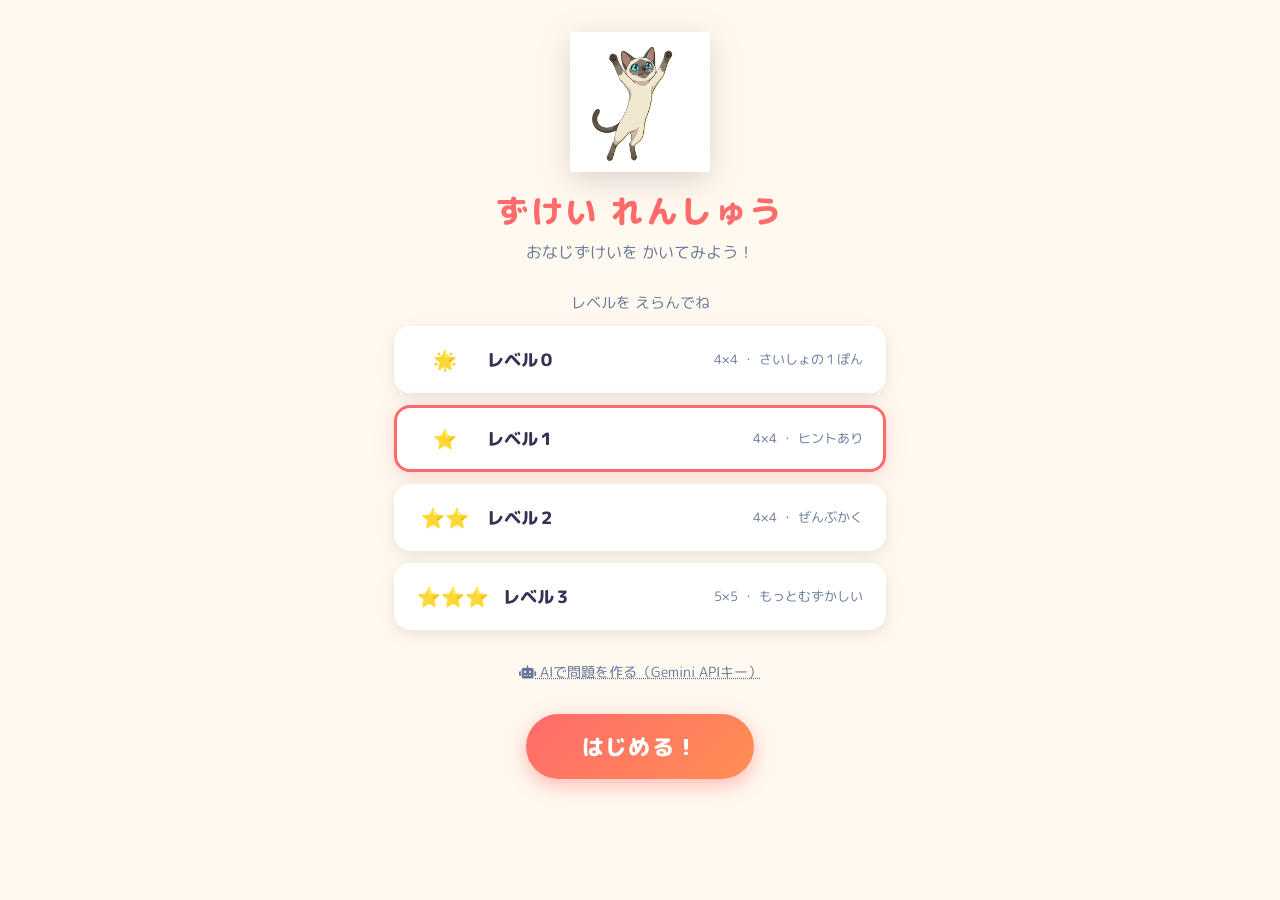
==== index.html @ ba7d29e7 "Update index.html Include Lv0" ====
<!DOCTYPE html>
<html lang="ja">
<head>
  <meta charset="UTF-8" />
  <meta name="viewport" content="width=device-width, initial-scale=1.0" />
  <title>ずけい れんしゅう 🐱</title>
  <link rel="stylesheet" href="css/style.css" />
  <link href="https://fonts.googleapis.com/css2?family=Kosugi+Maru&family=M+PLUS+Rounded+1c:wght@400;700;800&display=swap" rel="stylesheet" />
  <link rel="stylesheet" href="https://cdn.jsdelivr.net/npm/@fortawesome/fontawesome-free@6.4.0/css/all.min.css" />
</head>
<body>

  <!-- ===== スタート画面 ===== -->
  <div id="screen-start" class="screen active">
    <div class="start-wrapper">
      <img src="images/cat-mascot.png" alt="ねこキャラクター" class="start-cat" />
      <h1 class="start-title">ずけい れんしゅう</h1>
      <p class="start-sub">おなじずけいを かいてみよう！</p>

      <div class="level-select">
        <p class="level-label">レベルを えらんでね</p>
        <div class="level-buttons">

          <!-- ★ Lv0 追加 -->
          <button class="level-btn" data-level="0">
            <span class="lv-icon">🌟</span>
            <span class="lv-name">レベル０</span>
            <span class="lv-desc">4×4 ・ さいしょの１ぽん</span>
          </button>

          <button class="level-btn" data-level="1">
            <span class="lv-icon">⭐</span>
            <span class="lv-name">レベル１</span>
            <span class="lv-desc">4×4 ・ ヒントあり</span>
          </button>
          <button class="level-btn" data-level="2">
            <span class="lv-icon">⭐⭐</span>
            <span class="lv-name">レベル２</span>
            <span class="lv-desc">4×4 ・ ぜんぶかく</span>
          </button>
          <button class="level-btn" data-level="3">
            <span class="lv-icon">⭐⭐⭐</span>
            <span class="lv-name">レベル３</span>
            <span class="lv-desc">5×5 ・ もっとむずかしい</span>
          </button>
        </div>
      </div>

      <!-- Gemini API Key 入力 -->
      <div class="api-section">
        <button id="btn-toggle-api" class="btn-text-small">
          <i class="fa fa-robot"></i> AIで問題を作る（Gemini APIキー）
        </button>
        <div id="api-key-panel" class="hidden">
          <input id="input-api-key" type="password" placeholder="Gemini API Key を入力..." />
          <button id="btn-save-api" class="btn-small">保存</button>
          <p class="api-note">APIキーはブラウザ内にのみ保存されます</p>
        </div>
      </div>

      <button id="btn-start" class="btn-start" disabled>はじめる！</button>
    </div>
  </div>

  <!-- ===== 問題画面 ===== -->
  <div id="screen-game" class="screen">
    <!-- ヘッダー -->
    <header class="game-header">
      <button id="btn-home" class="btn-icon"><i class="fa fa-home"></i></button>
      <div class="progress-area">
        <span id="progress-text">1 / 5もん</span>
        <div class="progress-bar-bg">
          <div id="progress-bar" class="progress-bar-fill" style="width:20%"></div>
        </div>
      </div>
      <div class="score-area">
        <span id="score-text">⭐ 0</span>
      </div>
    </header>

    <!-- 問題本体 -->
    <main class="game-main">
      <div class="problem-row">

        <!-- 左：みほん -->
        <div class="panel">
          <p class="panel-label">みほん</p>
          <div class="grid-outer" id="grid-outer-model">
            <div class="col-header" id="col-header-model"></div>
            <div class="grid-body">
              <div class="row-header" id="row-header-model"></div>
              <div class="canvas-wrap">
                <canvas id="canvas-model"></canvas>
              </div>
            </div>
          </div>
        </div>

        <!-- 右：回答欄 -->
        <div class="panel">
          <p class="panel-label">かいてみよう</p>
          <div class="grid-outer" id="grid-outer-answer">
            <div class="col-header" id="col-header-answer"></div>
            <div class="grid-body">
              <div class="row-header" id="row-header-answer"></div>
              <div class="canvas-wrap" id="answer-wrap">
                <canvas id="canvas-answer"></canvas>
                <canvas id="canvas-overlay"></canvas>
              </div>
            </div>
          </div>
        </div>

      </div>

      <!-- ヒントメッセージ（Lv0 / Lv1 用） -->
      <p id="hint-msg" class="hint-msg hidden">
        のこり<span id="hint-remain"></span>ほんのせんをかこう！
      </p>

      <!-- ボタン行 -->
      <div class="action-row">
        <button id="btn-clear" class="btn-sub"><i class="fa fa-eraser"></i> ぜんぶけす</button>
        <button id="btn-check" class="btn-primary"><i class="fa fa-check"></i> こたえあわせ</button>
        <button id="btn-undo" class="btn-sub"><i class="fa fa-undo"></i> １つもどす</button>
      </div>
    </main>

    <!-- 正誤フィードバックオーバーレイ -->
    <div id="feedback-overlay" class="feedback-overlay hidden">
      <div id="feedback-box" class="feedback-box">
        <div id="feedback-wrong" class="hidden">
          <p class="fb-title wrong">もう すこし！</p>
          <p class="fb-desc">みどりせんが　ただしい　せんだよ</p>
          <canvas id="canvas-wrong"></canvas>
          <button id="btn-next-wrong" class="btn-primary mt16">
            つぎへ <i class="fa fa-arrow-right"></i>
          </button>
        </div>
        <div id="feedback-correct" class="hidden">
          <img src="images/gotit.png" alt="せいかい！" class="gotit-img" />
          <p class="fb-title correct" id="praise-text"></p>
          <button id="btn-next-correct" class="btn-primary mt16">
            つぎへ <i class="fa fa-arrow-right"></i>
          </button>
        </div>
      </div>
    </div>
  </div>

  <!-- ===== 結果画面 ===== -->
  <div id="screen-result" class="screen">
    <div class="result-wrapper">
      <img src="images/gotit.png" alt="おわり" class="result-cat" />
      <h2 class="result-title">おわったよ！</h2>
      <p class="result-score-label">せいかい</p>
      <p class="result-score"><span id="final-score">0</span> / 5もん</p>
      <p id="result-msg" class="result-msg"></p>
      <div class="result-buttons">
        <button id="btn-retry" class="btn-primary"><i class="fa fa-redo"></i> もういちど</button>
        <button id="btn-result-home" class="btn-sub"><i class="fa fa-home"></i> ホームへ</button>
      </div>
    </div>
  </div>

  <!-- ===== AI生成中スピナー ===== -->
  <div id="loading-overlay" class="loading-overlay hidden">
    <div class="loading-box">
      <div class="spinner"></div>
      <p>AIが問題を作っています…</p>
    </div>
  </div>

  <!-- Scripts -->
  <script src="js/problems.js"></script>
  <script src="js/canvas.js"></script>
  <script src="js/gemini.js"></script>
  <script src="js/app.js"></script>
</body>
</html>
---- css/style.css ----
/* ========================================
   ずけい れんしゅう — Global Styles
   ======================================== */
*, *::before, *::after { box-sizing: border-box; margin: 0; padding: 0; }

:root {
  --primary:   #FF6B6B;
  --primary2:  #FF8E53;
  --correct:   #4CAF50;
  --wrong:     #FF5252;
  --bg:        #FFF9F0;
  --panel-bg:  #FFFFFF;
  --dot-color: #AACCEE;
  --line-color:#1A73E8;
  --hint-line: #BDD7FB;
  --grid-line: #DDE8F5;
  --text-main: #333355;
  --text-sub:  #667799;
  --shadow:    0 4px 16px rgba(0,0,0,.10);
  --radius:    16px;
  --font:      'M PLUS Rounded 1c', 'Kosugi Maru', sans-serif;

  /* グリッドヘッダーサイズ（JS の syncRowHeaderHeight も参照） */
  --header-size: 56px;
}

html {
  height: 100%;
  font-family: var(--font);
  background: var(--bg);
  color: var(--text-main);
}

body {
  min-height: 100%;
  font-family: var(--font);
  background: var(--bg);
  color: var(--text-main);
}

/* ===== Screen management ===== */
.screen {
  display: none;
  width: 100%;
  min-height: 100vh;
  overflow-y: auto;
}
.screen.active {
  display: flex;
  flex-direction: column;
  align-items: center;
  justify-content: flex-start;
}

/* ===== Buttons ===== */
button {
  cursor: pointer;
  font-family: var(--font);
  border: none;
  outline: none;
  transition: transform .1s, box-shadow .1s;
}
button:active { transform: scale(.95); }

.btn-start {
  margin-top: 28px;
  padding: 16px 56px;
  font-size: 1.4rem;
  font-weight: 800;
  color: #fff;
  background: linear-gradient(135deg, var(--primary), var(--primary2));
  border-radius: 50px;
  box-shadow: 0 6px 20px rgba(255,107,107,.45);
  letter-spacing: .05em;
}
.btn-start:disabled { opacity: .4; pointer-events: none; }
.btn-start:hover:not(:disabled) {
  box-shadow: 0 8px 28px rgba(255,107,107,.55);
  transform: translateY(-2px);
}

/*
 * ★ action-row 内ボタン: 1.5倍サイズ
 *    padding を em 単位にして文字サイズに追従させることで
 *    「こたえあわせ」が見切れる問題を解消
 */
.btn-primary {
  padding: 0.55em 1.6em;
  font-size: 1.65rem;
  font-weight: 700;
  color: #fff;
  background: linear-gradient(135deg, var(--primary), var(--primary2));
  border-radius: 50px;
  box-shadow: 0 4px 12px rgba(255,107,107,.4);
  white-space: nowrap;
}
.btn-primary:hover { transform: translateY(-1px); }

.btn-sub {
  padding: 0.5em 1.4em;
  font-size: 1.5rem;
  font-weight: 700;
  color: var(--text-main);
  background: #EEF3FB;
  border-radius: 50px;
  box-shadow: 0 2px 8px rgba(0,0,0,.08);
  white-space: nowrap;
}
.btn-sub:hover { background: #DDE8F5; }

.btn-icon {
  width: 40px; height: 40px;
  border-radius: 50%;
  background: #EEF3FB;
  display: flex; align-items: center; justify-content: center;
  font-size: 1rem;
  color: var(--text-sub);
  flex-shrink: 0;
}

.btn-text-small {
  background: none;
  color: var(--text-sub);
  font-size: .85rem;
  text-decoration: underline dotted;
  padding: 4px 0;
  margin-top: 8px;
}

.btn-small {
  padding: 6px 16px;
  font-size: .85rem;
  font-weight: 700;
  color: #fff;
  background: var(--primary);
  border-radius: 20px;
}

/* ===== START SCREEN ===== */
.start-wrapper {
  display: flex;
  flex-direction: column;
  align-items: center;
  padding: 32px 24px 48px;
  max-width: 540px;
  width: 100%;
}

.start-cat {
  width: 140px;
  height: 140px;
  object-fit: contain;
  animation: bounce 2s infinite ease-in-out;
  filter: drop-shadow(0 8px 16px rgba(0,0,0,.15));
}

@keyframes bounce {
  0%, 100% { transform: translateY(0); }
  50%       { transform: translateY(-12px); }
}

.start-title {
  font-size: 2rem;
  font-weight: 800;
  margin-top: 16px;
  color: var(--primary);
  letter-spacing: .08em;
}

.start-sub {
  font-size: 1rem;
  color: var(--text-sub);
  margin-top: 6px;
}

/* Level select */
.level-select { width: 100%; margin-top: 28px; }
.level-label {
  font-size: .95rem;
  color: var(--text-sub);
  margin-bottom: 12px;
  text-align: center;
}

.level-buttons {
  display: flex;
  flex-direction: column;
  gap: 12px;
}

.level-btn {
  display: flex;
  align-items: center;
  gap: 14px;
  padding: 16px 20px;
  background: var(--panel-bg);
  border-radius: var(--radius);
  box-shadow: var(--shadow);
  border: 3px solid transparent;
  transition: border-color .2s, box-shadow .2s;
  text-align: left;
  width: 100%;
}

.level-btn.selected,
.level-btn:hover {
  border-color: var(--primary);
  box-shadow: 0 4px 20px rgba(255,107,107,.25);
}

.lv-icon { font-size: 1.2rem; min-width: 56px; text-align: center; }
.lv-name { font-size: 1.05rem; font-weight: 800; color: var(--text-main); flex: 1; }
.lv-desc { font-size: .8rem; color: var(--text-sub); white-space: nowrap; }

/* API Key */
.api-section { width: 100%; margin-top: 20px; text-align: center; }
#api-key-panel {
  display: flex;
  flex-wrap: wrap;
  gap: 8px;
  align-items: center;
  justify-content: center;
  margin-top: 8px;
  padding: 12px 16px;
  background: var(--panel-bg);
  border-radius: var(--radius);
  box-shadow: var(--shadow);
}
#input-api-key {
  flex: 1 1 200px;
  padding: 8px 12px;
  border: 2px solid #DDE8F5;
  border-radius: 24px;
  font-size: .9rem;
  font-family: var(--font);
  outline: none;
  min-width: 0;
}
#input-api-key:focus { border-color: var(--primary); }
.api-note { width: 100%; font-size: .75rem; color: var(--text-sub); margin-top: 4px; }

/* ===== GAME SCREEN ===== */
#screen-game { overflow-y: auto; }

.game-header {
  width: 100%;
  display: flex;
  align-items: center;
  gap: 12px;
  padding: 10px 16px;
  background: var(--panel-bg);
  border-bottom: 2px solid #EEF3FB;
  position: sticky;
  top: 0;
  z-index: 10;
  align-self: stretch;
}

.progress-area {
  flex: 1;
  display: flex;
  flex-direction: column;
  gap: 4px;
  min-width: 0;
}
#progress-text { font-size: .85rem; font-weight: 700; color: var(--text-sub); }

.progress-bar-bg {
  width: 100%;
  height: 8px;
  background: #DDE8F5;
  border-radius: 8px;
  overflow: hidden;
}
.progress-bar-fill {
  height: 100%;
  background: linear-gradient(90deg, var(--primary), var(--primary2));
  border-radius: 8px;
  transition: width .4s ease;
}

.score-area {
  font-size: 1rem;
  font-weight: 800;
  color: var(--primary);
  white-space: nowrap;
}

.game-main {
  width: 100%;
  max-width: 1000px;
  display: flex;
  flex-direction: column;
  align-items: center;
  padding: 12px 16px 32px;
  gap: 16px;
  flex: 1;
}

.problem-row {
  display: flex;
  gap: 24px;
  width: 100%;
  justify-content: center;
}

.panel {
  display: flex;
  flex-direction: column;
  align-items: center;
  gap: 6px;
  flex: 1 1 0;
  min-width: 0;
}

.panel-label {
  font-size: 1.1rem;
  font-weight: 800;
  color: var(--text-sub);
  letter-spacing: .05em;
}

/* ===== グリッドヘッダー付きレイアウト ===== */
.grid-outer {
  display: flex;
  flex-direction: column;
  width: 100%;
  align-items: flex-start;
}

/* 列ヘッダー（数字）横一列 */
.col-header {
  display: flex;
  /* 行ヘッダー幅（--header-size）分だけ左をオフセット */
  padding-left: var(--header-size);
  width: 100%;
  margin-bottom: 2px;
}

.col-header-cell {
  flex: 1;
  text-align: center;
  /*
   * フォントサイズは JS の syncColHeaderFontSize() が
   * インラインスタイルで上書きするため、ここは初期値のみ設定
   */
  font-size: 1.4rem;
  font-weight: 800;
  color: #5588CC;
  line-height: var(--header-size);
}

/* grid-body: 行ヘッダー + キャンバスを横並び */
.grid-body {
  display: flex;
  flex-direction: row;
  width: 100%;
  align-items: flex-start;
}

/* 行ヘッダー（動物アイコン）縦一列 */
.row-header {
  display: flex;
  flex-direction: column;
  width: var(--header-size);
  flex-shrink: 0;
}

.row-header-cell {
  flex: 1;
  display: flex;
  align-items: center;
  justify-content: center;
  /*
   * フォントサイズ・高さは JS の syncRowHeaderHeight() が
   * インラインスタイルで上書きするため、ここは初期値のみ設定
   */
  font-size: 1.8rem;
  line-height: 1;
}

/* canvas-wrap */
.canvas-wrap {
  position: relative;
  background: var(--panel-bg);
  border-radius: var(--radius);
  box-shadow: var(--shadow);
  overflow: hidden;
  border: 3px solid #DDE8F5;
  flex: 1 1 0;
  min-width: 0;
  aspect-ratio: 1 / 1;
}

.canvas-wrap canvas {
  position: absolute;
  top: 0; left: 0;
  width: 100% !important;
  height: 100% !important;
}

#canvas-model   { z-index: 1; }
#canvas-answer  { z-index: 1; }
#canvas-overlay { z-index: 2; cursor: crosshair; }

/* ヒントメッセージ */
.hint-msg {
  font-size: 1.2rem;
  font-weight: 700;
  color: #1A73E8;
  background: #EAF2FF;
  padding: 10px 28px;
  border-radius: 20px;
  text-align: center;
  white-space: nowrap;
}

/* ===== アクションボタン行 ===== */
.action-row {
  display: flex;
  gap: 12px;
  align-items: center;
  /* 横1行固定。万が一はみ出す場合はスクロール可能にする */
  flex-wrap: nowrap;
  justify-content: center;
  width: 100%;
  padding: 0;
  overflow-x: auto;
}

/* action-row 内ボタン共通: 縮まない・折り返さない */
.action-row .btn-sub,
.action-row .btn-primary {
  flex: 0 0 auto;
  white-space: nowrap;
}

/* ===== FEEDBACK OVERLAY ===== */
.feedback-overlay {
  position: fixed;
  inset: 0;
  background: rgba(0,0,0,.5);
  display: flex;
  align-items: center;
  justify-content: center;
  z-index: 100;
  padding: 16px;
  overflow-y: auto;
}

.feedback-box {
  background: var(--panel-bg);
  border-radius: 24px;
  padding: 28px 24px;
  max-width: 440px;
  width: 100%;
  text-align: center;
  box-shadow: 0 12px 40px rgba(0,0,0,.25);
  animation: popIn .3s cubic-bezier(.34,1.56,.64,1);
  max-height: 90vh;
  overflow-y: auto;
}

@keyframes popIn {
  from { transform: scale(.6); opacity: 0; }
  to   { transform: scale(1);  opacity: 1; }
}

.fb-title {
  font-size: 1.4rem;
  font-weight: 800;
  margin-bottom: 8px;
}
.fb-title.wrong   { color: var(--wrong); }
.fb-title.correct { color: var(--correct); }

.fb-desc { font-size: .95rem; color: var(--text-sub); margin-bottom: 12px; }

#canvas-wrong {
  width: 100% !important;
  height: auto !important;
  border-radius: var(--radius);
  border: 2px solid #DDE8F5;
  display: block;
  max-width: 280px;
  margin: 0 auto 12px;
}

.gotit-img {
  width: 140px;
  height: 140px;
  object-fit: contain;
  animation: spinBounce .5s cubic-bezier(.34,1.56,.64,1);
  margin-bottom: 8px;
}

@keyframes spinBounce {
  from { transform: scale(.3) rotate(-30deg); opacity: 0; }
  to   { transform: scale(1)  rotate(0deg);  opacity: 1; }
}

.mt16 { margin-top: 16px; }

/* ===== RESULT SCREEN ===== */
.result-wrapper {
  display: flex;
  flex-direction: column;
  align-items: center;
  padding: 40px 24px 48px;
  max-width: 440px;
  width: 100%;
}

.result-cat {
  width: 140px;
  height: 140px;
  object-fit: contain;
  animation: bounce 2s infinite;
}

.result-title {
  font-size: 1.8rem;
  font-weight: 800;
  color: var(--primary);
  margin-top: 16px;
}

.result-score-label { font-size: 1rem; color: var(--text-sub); margin-top: 20px; }
.result-score {
  font-size: 3rem;
  font-weight: 800;
  color: var(--text-main);
  margin-top: 4px;
}
.result-msg {
  font-size: 1rem;
  color: var(--text-sub);
  margin-top: 12px;
  text-align: center;
  line-height: 1.7;
}

.result-buttons {
  display: flex;
  gap: 16px;
  margin-top: 32px;
  flex-wrap: wrap;
  justify-content: center;
}

/* ===== LOADING ===== */
.loading-overlay {
  position: fixed;
  inset: 0;
  background: rgba(255,249,240,.85);
  display: flex;
  align-items: center;
  justify-content: center;
  z-index: 200;
}
.loading-box {
  display: flex;
  flex-direction: column;
  align-items: center;
  gap: 16px;
  font-size: 1.1rem;
  color: var(--text-sub);
  font-weight: 700;
}
.spinner {
  width: 48px; height: 48px;
  border: 5px solid #DDE8F5;
  border-top-color: var(--primary);
  border-radius: 50%;
  animation: spin .8s linear infinite;
}
@keyframes spin { to { transform: rotate(360deg); } }

/* ===== Utility ===== */
.hidden { display: none !important; }

/* ===== Responsive — タブレット (601px〜900px) ===== */
@media (min-width: 601px) and (max-width: 900px) {
  :root { --header-size: 44px; }
  .problem-row { gap: 16px; }
  .action-row { gap: 10px; }
  .action-row .btn-sub    { font-size: 1.25rem; }
  .action-row .btn-primary { font-size: 1.35rem; }
}

/* ===== Responsive — スマートフォン (〜600px) ===== */
@media (max-width: 600px) {
  /* スタート画面 */
  .start-cat { width: 100px; height: 100px; }
  .start-title { font-size: 1.5rem; }
  .start-sub { font-size: .9rem; }
  .btn-start { font-size: 1.1rem; padding: 13px 36px; }
  .lv-desc { display: none; }

  /* ゲーム画面: 縦1列 */
  .problem-row {
    flex-direction: column;
    align-items: center;
    gap: 16px;
  }
  .panel {
    width: 100%;
    max-width: 380px;
  }

  /* ゲームヘッダー */
  .game-header { padding: 8px 12px; gap: 8px; }
  #progress-text { font-size: .75rem; }
  .score-area { font-size: .9rem; }

  /* メイン余白 */
  .game-main { padding: 8px 8px 24px; gap: 10px; }

  /* グリッドヘッダー */
  :root { --header-size: 36px; }

  /* アクションボタン */
  .action-row { gap: 6px; }
  .action-row .btn-sub    { font-size: 1rem;    padding: 0.5em 1em; }
  .action-row .btn-primary { font-size: 1.05rem; padding: 0.5em 1.1em; }

  /* ヒントメッセージ */
  .hint-msg { font-size: 1rem; padding: 8px 16px; white-space: normal; }

  /* フィードバック */
  #canvas-wrong { max-width: 220px; }
  .gotit-img { width: 110px; height: 110px; }
  .fb-title { font-size: 1.2rem; }
  .feedback-box { padding: 20px 16px; }

  /* 結果画面 */
  .result-cat { width: 110px; height: 110px; }
  .result-title { font-size: 1.5rem; }
  .result-score { font-size: 2.4rem; }
}

/* ===== 極小画面 (〜360px) ===== */
@media (max-width: 360px) {
  .start-title { font-size: 1.3rem; }
  :root { --header-size: 28px; }
  .action-row { gap: 4px; }
  .action-row .btn-sub    { font-size: .85rem; padding: 0.45em 0.8em; }
  .action-row .btn-primary { font-size: .9rem;  padding: 0.45em 0.9em; }
}
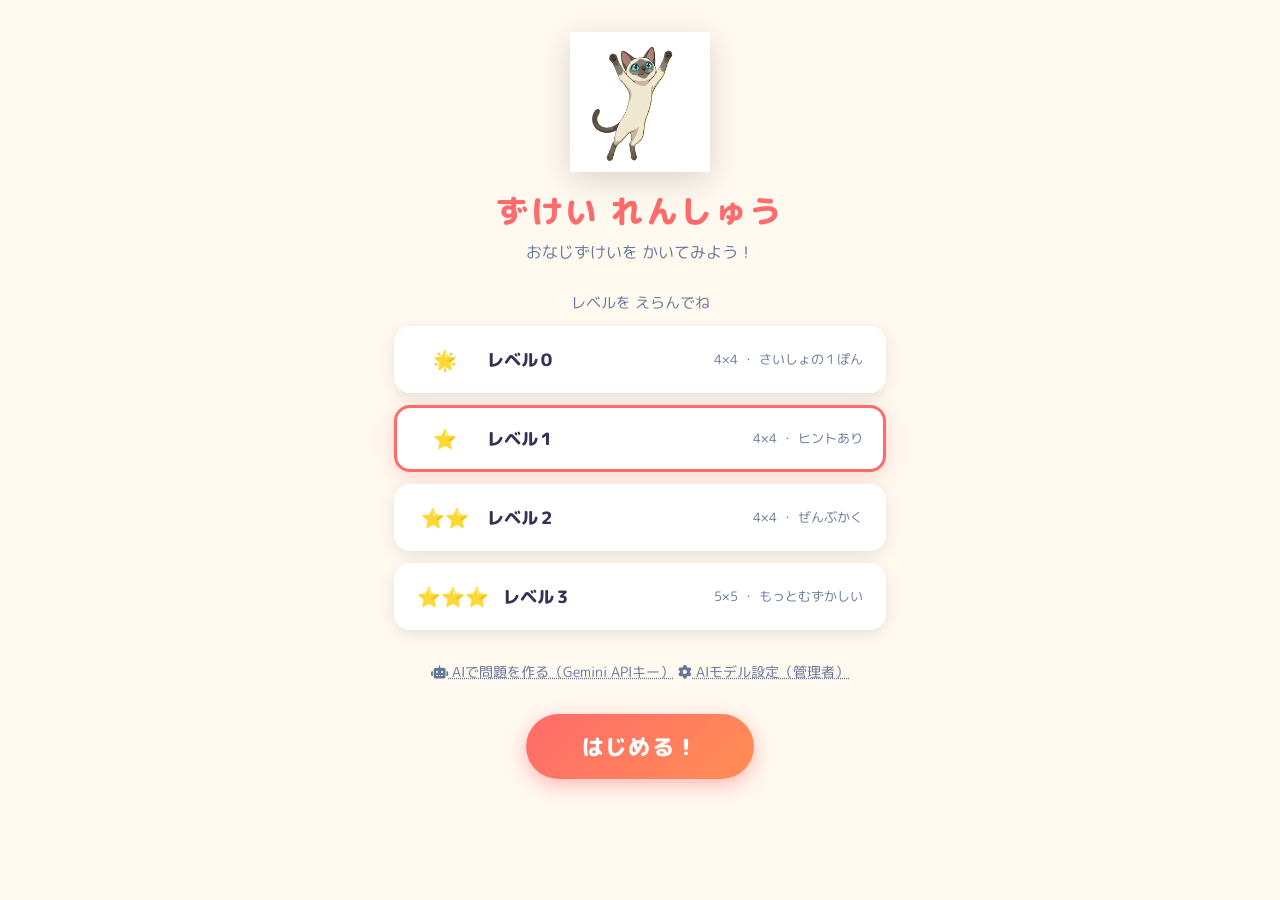
==== commit ae9501cd: "Update index.html" ====
--- a/index.html
+++ b/index.html
@@ -7,8 +7,28 @@
   <link rel="stylesheet" href="css/style.css" />
   <link href="https://fonts.googleapis.com/css2?family=Kosugi+Maru&family=M+PLUS+Rounded+1c:wght@400;700;800&display=swap" rel="stylesheet" />
   <link rel="stylesheet" href="https://cdn.jsdelivr.net/npm/@fortawesome/fontawesome-free@6.4.0/css/all.min.css" />
+  <link rel="icon" href="data:,">
 </head>
 <body>
+
+  <!-- ===== エラー・通知バナー ===== -->
+  <!-- gemini.js の window._geminiStatus 変化時に app.js が内容を更新する -->
+  <!-- クリックで管理者モデル設定パネルを開く -->
+  <div id="model-error-banner" class="model-error-banner hidden"></div>
+
+  <!-- ===== 管理者モデル設定パネル ===== -->
+  <div id="admin-model-panel" class="admin-panel hidden">
+    <h3 class="admin-panel-title">🤖 AIモデル設定</h3>
+    <p class="admin-panel-desc">
+      使用するAIモデルを選択してください。<br>
+      チェックした上から順に優先して使用されます。
+    </p>
+    <div id="admin-model-list" class="admin-model-list"></div>
+    <div class="admin-panel-actions">
+      <button id="btn-admin-model-close" class="btn-sub">キャンセル</button>
+      <button id="btn-admin-model-save" class="btn-primary">保存する</button>
+    </div>
+  </div>
 
   <!-- ===== スタート画面 ===== -->
   <div id="screen-start" class="screen active">
@@ -21,7 +41,6 @@
         <p class="level-label">レベルを えらんでね</p>
         <div class="level-buttons">
 
-          <!-- ★ Lv0 追加 -->
           <button class="level-btn" data-level="0">
             <span class="lv-icon">🌟</span>
             <span class="lv-name">レベル０</span>
@@ -33,16 +52,19 @@
             <span class="lv-name">レベル１</span>
             <span class="lv-desc">4×4 ・ ヒントあり</span>
           </button>
+
           <button class="level-btn" data-level="2">
             <span class="lv-icon">⭐⭐</span>
             <span class="lv-name">レベル２</span>
             <span class="lv-desc">4×4 ・ ぜんぶかく</span>
           </button>
+
           <button class="level-btn" data-level="3">
             <span class="lv-icon">⭐⭐⭐</span>
             <span class="lv-name">レベル３</span>
             <span class="lv-desc">5×5 ・ もっとむずかしい</span>
           </button>
+
         </div>
       </div>
 
@@ -56,6 +78,10 @@
           <button id="btn-save-api" class="btn-small">保存</button>
           <p class="api-note">APIキーはブラウザ内にのみ保存されます</p>
         </div>
+        <!-- 管理者モデル設定ボタン（APIキー設定済み時のみ有効） -->
+        <button id="btn-admin-model" class="btn-text-small admin-model-btn">
+          <i class="fa fa-cog"></i> AIモデル設定（管理者）
+        </button>
       </div>
 
       <button id="btn-start" class="btn-start" disabled>はじめる！</button>
@@ -120,9 +146,9 @@
 
       <!-- ボタン行 -->
       <div class="action-row">
-        <button id="btn-clear" class="btn-sub"><i class="fa fa-eraser"></i> ぜんぶけす</button>
-        <button id="btn-check" class="btn-primary"><i class="fa fa-check"></i> こたえあわせ</button>
-        <button id="btn-undo" class="btn-sub"><i class="fa fa-undo"></i> １つもどす</button>
+        <button id="btn-clear"  class="btn-sub"><i class="fa fa-eraser"></i> ぜんぶけす</button>
+        <button id="btn-check"  class="btn-primary"><i class="fa fa-check"></i> こたえあわせ</button>
+        <button id="btn-undo"   class="btn-sub"><i class="fa fa-undo"></i> １つもどす</button>
       </div>
     </main>
 
@@ -157,7 +183,7 @@
       <p class="result-score"><span id="final-score">0</span> / 5もん</p>
       <p id="result-msg" class="result-msg"></p>
       <div class="result-buttons">
-        <button id="btn-retry" class="btn-primary"><i class="fa fa-redo"></i> もういちど</button>
+        <button id="btn-retry"       class="btn-primary"><i class="fa fa-redo"></i> もういちど</button>
         <button id="btn-result-home" class="btn-sub"><i class="fa fa-home"></i> ホームへ</button>
       </div>
     </div>
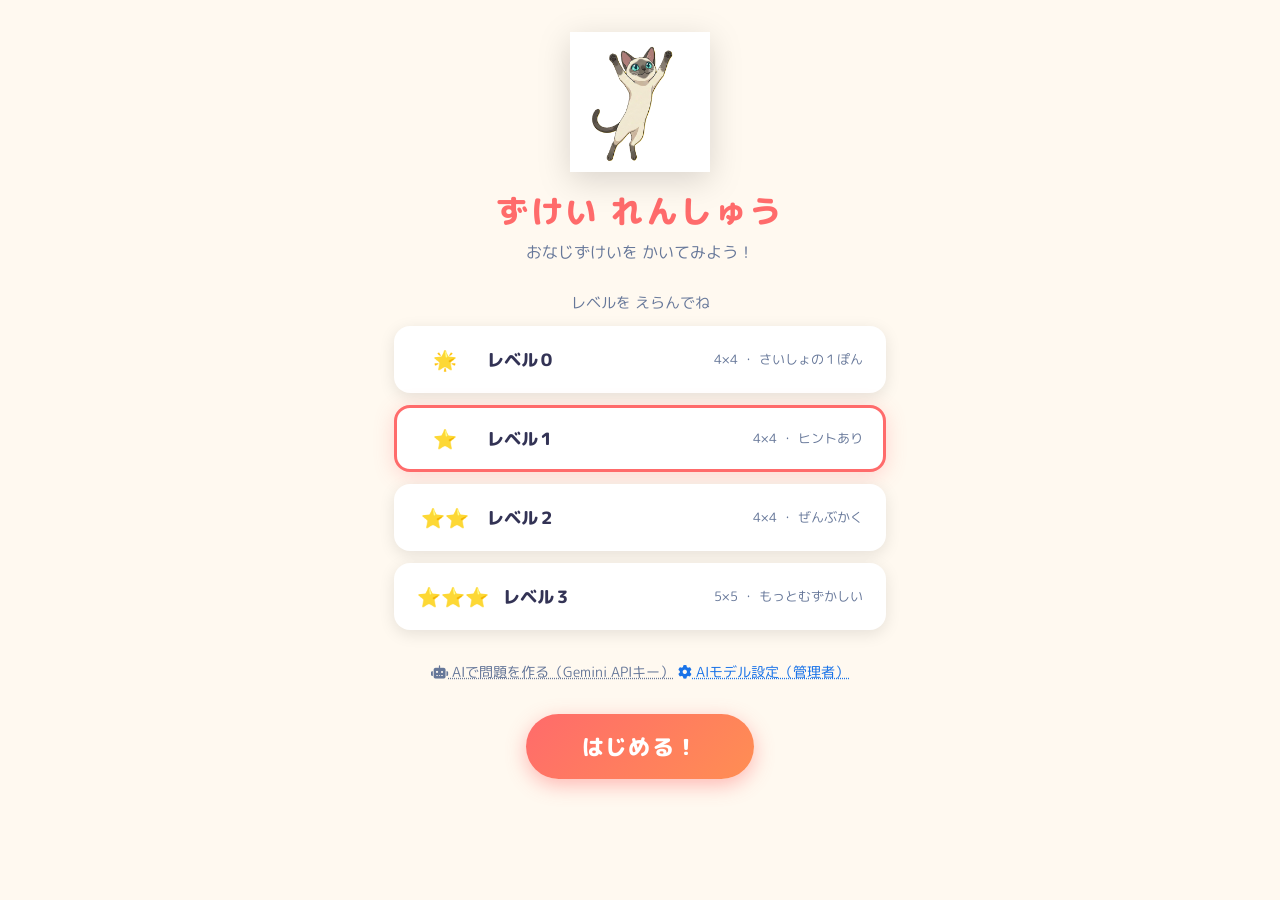
==== commit 07ba2acb: "Update index.html" ====
--- a/index.html
+++ b/index.html
@@ -11,24 +11,8 @@
 </head>
 <body>
 
-  <!-- ===== エラー・通知バナー ===== -->
-  <!-- gemini.js の window._geminiStatus 変化時に app.js が内容を更新する -->
-  <!-- クリックで管理者モデル設定パネルを開く -->
+  <!-- エラー・通知バナー（クリックでadmin.htmlを開く） -->
   <div id="model-error-banner" class="model-error-banner hidden"></div>
-
-  <!-- ===== 管理者モデル設定パネル ===== -->
-  <div id="admin-model-panel" class="admin-panel hidden">
-    <h3 class="admin-panel-title">🤖 AIモデル設定</h3>
-    <p class="admin-panel-desc">
-      使用するAIモデルを選択してください。<br>
-      チェックした上から順に優先して使用されます。
-    </p>
-    <div id="admin-model-list" class="admin-model-list"></div>
-    <div class="admin-panel-actions">
-      <button id="btn-admin-model-close" class="btn-sub">キャンセル</button>
-      <button id="btn-admin-model-save" class="btn-primary">保存する</button>
-    </div>
-  </div>
 
   <!-- ===== スタート画面 ===== -->
   <div id="screen-start" class="screen active">
@@ -40,31 +24,26 @@
       <div class="level-select">
         <p class="level-label">レベルを えらんでね</p>
         <div class="level-buttons">
-
           <button class="level-btn" data-level="0">
             <span class="lv-icon">🌟</span>
             <span class="lv-name">レベル０</span>
             <span class="lv-desc">4×4 ・ さいしょの１ぽん</span>
           </button>
-
           <button class="level-btn" data-level="1">
             <span class="lv-icon">⭐</span>
             <span class="lv-name">レベル１</span>
             <span class="lv-desc">4×4 ・ ヒントあり</span>
           </button>
-
           <button class="level-btn" data-level="2">
             <span class="lv-icon">⭐⭐</span>
             <span class="lv-name">レベル２</span>
             <span class="lv-desc">4×4 ・ ぜんぶかく</span>
           </button>
-
           <button class="level-btn" data-level="3">
             <span class="lv-icon">⭐⭐⭐</span>
             <span class="lv-name">レベル３</span>
             <span class="lv-desc">5×5 ・ もっとむずかしい</span>
           </button>
-
         </div>
       </div>
 
@@ -78,7 +57,7 @@
           <button id="btn-save-api" class="btn-small">保存</button>
           <p class="api-note">APIキーはブラウザ内にのみ保存されます</p>
         </div>
-        <!-- 管理者モデル設定ボタン（APIキー設定済み時のみ有効） -->
+        <!-- 管理者設定ボタン → admin.html を別タブで開く -->
         <button id="btn-admin-model" class="btn-text-small admin-model-btn">
           <i class="fa fa-cog"></i> AIモデル設定（管理者）
         </button>
@@ -90,7 +69,6 @@
 
   <!-- ===== 問題画面 ===== -->
   <div id="screen-game" class="screen">
-    <!-- ヘッダー -->
     <header class="game-header">
       <button id="btn-home" class="btn-icon"><i class="fa fa-home"></i></button>
       <div class="progress-area">
@@ -99,16 +77,11 @@
           <div id="progress-bar" class="progress-bar-fill" style="width:20%"></div>
         </div>
       </div>
-      <div class="score-area">
-        <span id="score-text">⭐ 0</span>
-      </div>
+      <div class="score-area"><span id="score-text">⭐ 0</span></div>
     </header>
 
-    <!-- 問題本体 -->
     <main class="game-main">
       <div class="problem-row">
-
-        <!-- 左：みほん -->
         <div class="panel">
           <p class="panel-label">みほん</p>
           <div class="grid-outer" id="grid-outer-model">
@@ -121,8 +94,6 @@
             </div>
           </div>
         </div>
-
-        <!-- 右：回答欄 -->
         <div class="panel">
           <p class="panel-label">かいてみよう</p>
           <div class="grid-outer" id="grid-outer-answer">
@@ -136,15 +107,12 @@
             </div>
           </div>
         </div>
-
       </div>
 
-      <!-- ヒントメッセージ（Lv0 / Lv1 用） -->
       <p id="hint-msg" class="hint-msg hidden">
         のこり<span id="hint-remain"></span>ほんのせんをかこう！
       </p>
 
-      <!-- ボタン行 -->
       <div class="action-row">
         <button id="btn-clear"  class="btn-sub"><i class="fa fa-eraser"></i> ぜんぶけす</button>
         <button id="btn-check"  class="btn-primary"><i class="fa fa-check"></i> こたえあわせ</button>
@@ -152,23 +120,18 @@
       </div>
     </main>
 
-    <!-- 正誤フィードバックオーバーレイ -->
     <div id="feedback-overlay" class="feedback-overlay hidden">
       <div id="feedback-box" class="feedback-box">
         <div id="feedback-wrong" class="hidden">
           <p class="fb-title wrong">もう すこし！</p>
           <p class="fb-desc">みどりせんが　ただしい　せんだよ</p>
           <canvas id="canvas-wrong"></canvas>
-          <button id="btn-next-wrong" class="btn-primary mt16">
-            つぎへ <i class="fa fa-arrow-right"></i>
-          </button>
+          <button id="btn-next-wrong" class="btn-primary mt16">つぎへ <i class="fa fa-arrow-right"></i></button>
         </div>
         <div id="feedback-correct" class="hidden">
           <img src="images/gotit.png" alt="せいかい！" class="gotit-img" />
           <p class="fb-title correct" id="praise-text"></p>
-          <button id="btn-next-correct" class="btn-primary mt16">
-            つぎへ <i class="fa fa-arrow-right"></i>
-          </button>
+          <button id="btn-next-correct" class="btn-primary mt16">つぎへ <i class="fa fa-arrow-right"></i></button>
         </div>
       </div>
     </div>
@@ -189,7 +152,7 @@
     </div>
   </div>
 
-  <!-- ===== AI生成中スピナー ===== -->
+  <!-- AI生成中スピナー -->
   <div id="loading-overlay" class="loading-overlay hidden">
     <div class="loading-box">
       <div class="spinner"></div>
@@ -197,7 +160,6 @@
     </div>
   </div>
 
-  <!-- Scripts -->
   <script src="js/problems.js"></script>
   <script src="js/canvas.js"></script>
   <script src="js/gemini.js"></script>
--- a/css/style.css
+++ b/css/style.css
@@ -19,8 +19,6 @@
   --shadow:    0 4px 16px rgba(0,0,0,.10);
   --radius:    16px;
   --font:      'M PLUS Rounded 1c', 'Kosugi Maru', sans-serif;
-
-  /* グリッドヘッダーサイズ（JS の syncRowHeaderHeight も参照） */
   --header-size: 56px;
 }
 
@@ -39,12 +37,7 @@
 }
 
 /* ===== Screen management ===== */
-.screen {
-  display: none;
-  width: 100%;
-  min-height: 100vh;
-  overflow-y: auto;
-}
+.screen { display: none; width: 100%; min-height: 100vh; overflow-y: auto; }
 .screen.active {
   display: flex;
   flex-direction: column;
@@ -79,11 +72,6 @@
   transform: translateY(-2px);
 }
 
-/*
- * ★ action-row 内ボタン: 1.5倍サイズ
- *    padding を em 単位にして文字サイズに追従させることで
- *    「こたえあわせ」が見切れる問題を解消
- */
 .btn-primary {
   padding: 0.55em 1.6em;
   font-size: 1.65rem;
@@ -147,8 +135,7 @@
 }
 
 .start-cat {
-  width: 140px;
-  height: 140px;
+  width: 140px; height: 140px;
   object-fit: contain;
   animation: bounce 2s infinite ease-in-out;
   filter: drop-shadow(0 8px 16px rgba(0,0,0,.15));
@@ -166,27 +153,11 @@
   color: var(--primary);
   letter-spacing: .08em;
 }
-
-.start-sub {
-  font-size: 1rem;
-  color: var(--text-sub);
-  margin-top: 6px;
-}
-
-/* Level select */
+.start-sub { font-size: 1rem; color: var(--text-sub); margin-top: 6px; }
+
 .level-select { width: 100%; margin-top: 28px; }
-.level-label {
-  font-size: .95rem;
-  color: var(--text-sub);
-  margin-bottom: 12px;
-  text-align: center;
-}
-
-.level-buttons {
-  display: flex;
-  flex-direction: column;
-  gap: 12px;
-}
+.level-label { font-size: .95rem; color: var(--text-sub); margin-bottom: 12px; text-align: center; }
+.level-buttons { display: flex; flex-direction: column; gap: 12px; }
 
 .level-btn {
   display: flex;
@@ -201,7 +172,6 @@
   text-align: left;
   width: 100%;
 }
-
 .level-btn.selected,
 .level-btn:hover {
   border-color: var(--primary);
@@ -239,6 +209,9 @@
 #input-api-key:focus { border-color: var(--primary); }
 .api-note { width: 100%; font-size: .75rem; color: var(--text-sub); margin-top: 4px; }
 
+/* 管理者モデル設定ボタン */
+.admin-model-btn { color: #1A73E8; margin-top: 6px; }
+
 /* ===== GAME SCREEN ===== */
 #screen-game { overflow-y: auto; }
 
@@ -256,35 +229,16 @@
   align-self: stretch;
 }
 
-.progress-area {
-  flex: 1;
-  display: flex;
-  flex-direction: column;
-  gap: 4px;
-  min-width: 0;
-}
+.progress-area { flex: 1; display: flex; flex-direction: column; gap: 4px; min-width: 0; }
 #progress-text { font-size: .85rem; font-weight: 700; color: var(--text-sub); }
-
-.progress-bar-bg {
-  width: 100%;
-  height: 8px;
-  background: #DDE8F5;
-  border-radius: 8px;
-  overflow: hidden;
-}
+.progress-bar-bg { width: 100%; height: 8px; background: #DDE8F5; border-radius: 8px; overflow: hidden; }
 .progress-bar-fill {
   height: 100%;
   background: linear-gradient(90deg, var(--primary), var(--primary2));
   border-radius: 8px;
   transition: width .4s ease;
 }
-
-.score-area {
-  font-size: 1rem;
-  font-weight: 800;
-  color: var(--primary);
-  white-space: nowrap;
-}
+.score-area { font-size: 1rem; font-weight: 800; color: var(--primary); white-space: nowrap; }
 
 .game-main {
   width: 100%;
@@ -297,89 +251,25 @@
   flex: 1;
 }
 
-.problem-row {
-  display: flex;
-  gap: 24px;
-  width: 100%;
-  justify-content: center;
-}
-
-.panel {
-  display: flex;
-  flex-direction: column;
-  align-items: center;
-  gap: 6px;
-  flex: 1 1 0;
-  min-width: 0;
-}
-
-.panel-label {
-  font-size: 1.1rem;
-  font-weight: 800;
-  color: var(--text-sub);
-  letter-spacing: .05em;
-}
-
-/* ===== グリッドヘッダー付きレイアウト ===== */
-.grid-outer {
-  display: flex;
-  flex-direction: column;
-  width: 100%;
-  align-items: flex-start;
-}
-
-/* 列ヘッダー（数字）横一列 */
-.col-header {
-  display: flex;
-  /* 行ヘッダー幅（--header-size）分だけ左をオフセット */
-  padding-left: var(--header-size);
-  width: 100%;
-  margin-bottom: 2px;
-}
-
+.problem-row { display: flex; gap: 24px; width: 100%; justify-content: center; }
+.panel { display: flex; flex-direction: column; align-items: center; gap: 6px; flex: 1 1 0; min-width: 0; }
+.panel-label { font-size: 1.1rem; font-weight: 800; color: var(--text-sub); letter-spacing: .05em; }
+
+/* グリッドヘッダー */
+.grid-outer { display: flex; flex-direction: column; width: 100%; align-items: flex-start; }
+.col-header { display: flex; padding-left: var(--header-size); width: 100%; margin-bottom: 2px; }
 .col-header-cell {
   flex: 1;
   text-align: center;
-  /*
-   * フォントサイズは JS の syncColHeaderFontSize() が
-   * インラインスタイルで上書きするため、ここは初期値のみ設定
-   */
   font-size: 1.4rem;
   font-weight: 800;
   color: #5588CC;
   line-height: var(--header-size);
 }
-
-/* grid-body: 行ヘッダー + キャンバスを横並び */
-.grid-body {
-  display: flex;
-  flex-direction: row;
-  width: 100%;
-  align-items: flex-start;
-}
-
-/* 行ヘッダー（動物アイコン）縦一列 */
-.row-header {
-  display: flex;
-  flex-direction: column;
-  width: var(--header-size);
-  flex-shrink: 0;
-}
-
-.row-header-cell {
-  flex: 1;
-  display: flex;
-  align-items: center;
-  justify-content: center;
-  /*
-   * フォントサイズ・高さは JS の syncRowHeaderHeight() が
-   * インラインスタイルで上書きするため、ここは初期値のみ設定
-   */
-  font-size: 1.8rem;
-  line-height: 1;
-}
-
-/* canvas-wrap */
+.grid-body { display: flex; flex-direction: row; width: 100%; align-items: flex-start; }
+.row-header { display: flex; flex-direction: column; width: var(--header-size); flex-shrink: 0; }
+.row-header-cell { flex: 1; display: flex; align-items: center; justify-content: center; font-size: 1.8rem; line-height: 1; }
+
 .canvas-wrap {
   position: relative;
   background: var(--panel-bg);
@@ -391,19 +281,11 @@
   min-width: 0;
   aspect-ratio: 1 / 1;
 }
-
-.canvas-wrap canvas {
-  position: absolute;
-  top: 0; left: 0;
-  width: 100% !important;
-  height: 100% !important;
-}
-
+.canvas-wrap canvas { position: absolute; top: 0; left: 0; width: 100% !important; height: 100% !important; }
 #canvas-model   { z-index: 1; }
 #canvas-answer  { z-index: 1; }
 #canvas-overlay { z-index: 2; cursor: crosshair; }
 
-/* ヒントメッセージ */
 .hint-msg {
   font-size: 1.2rem;
   font-weight: 700;
@@ -415,25 +297,17 @@
   white-space: nowrap;
 }
 
-/* ===== アクションボタン行 ===== */
 .action-row {
   display: flex;
   gap: 12px;
   align-items: center;
-  /* 横1行固定。万が一はみ出す場合はスクロール可能にする */
   flex-wrap: nowrap;
   justify-content: center;
   width: 100%;
-  padding: 0;
   overflow-x: auto;
 }
-
-/* action-row 内ボタン共通: 縮まない・折り返さない */
 .action-row .btn-sub,
-.action-row .btn-primary {
-  flex: 0 0 auto;
-  white-space: nowrap;
-}
+.action-row .btn-primary { flex: 0 0 auto; white-space: nowrap; }
 
 /* ===== FEEDBACK OVERLAY ===== */
 .feedback-overlay {
@@ -447,7 +321,6 @@
   padding: 16px;
   overflow-y: auto;
 }
-
 .feedback-box {
   background: var(--panel-bg);
   border-radius: 24px;
@@ -460,190 +333,262 @@
   max-height: 90vh;
   overflow-y: auto;
 }
-
 @keyframes popIn {
   from { transform: scale(.6); opacity: 0; }
   to   { transform: scale(1);  opacity: 1; }
 }
-
-.fb-title {
-  font-size: 1.4rem;
-  font-weight: 800;
-  margin-bottom: 8px;
-}
+.fb-title { font-size: 1.4rem; font-weight: 800; margin-bottom: 8px; }
 .fb-title.wrong   { color: var(--wrong); }
 .fb-title.correct { color: var(--correct); }
-
 .fb-desc { font-size: .95rem; color: var(--text-sub); margin-bottom: 12px; }
-
 #canvas-wrong {
-  width: 100% !important;
-  height: auto !important;
+  width: 100% !important; height: auto !important;
   border-radius: var(--radius);
   border: 2px solid #DDE8F5;
   display: block;
   max-width: 280px;
   margin: 0 auto 12px;
 }
-
 .gotit-img {
-  width: 140px;
-  height: 140px;
+  width: 140px; height: 140px;
   object-fit: contain;
   animation: spinBounce .5s cubic-bezier(.34,1.56,.64,1);
   margin-bottom: 8px;
 }
-
 @keyframes spinBounce {
   from { transform: scale(.3) rotate(-30deg); opacity: 0; }
   to   { transform: scale(1)  rotate(0deg);  opacity: 1; }
 }
-
 .mt16 { margin-top: 16px; }
 
 /* ===== RESULT SCREEN ===== */
-.result-wrapper {
-  display: flex;
-  flex-direction: column;
-  align-items: center;
-  padding: 40px 24px 48px;
-  max-width: 440px;
-  width: 100%;
-}
-
-.result-cat {
-  width: 140px;
-  height: 140px;
-  object-fit: contain;
-  animation: bounce 2s infinite;
-}
-
-.result-title {
-  font-size: 1.8rem;
-  font-weight: 800;
-  color: var(--primary);
-  margin-top: 16px;
-}
-
+.result-wrapper { display: flex; flex-direction: column; align-items: center; padding: 40px 24px 48px; max-width: 440px; width: 100%; }
+.result-cat { width: 140px; height: 140px; object-fit: contain; animation: bounce 2s infinite; }
+.result-title { font-size: 1.8rem; font-weight: 800; color: var(--primary); margin-top: 16px; }
 .result-score-label { font-size: 1rem; color: var(--text-sub); margin-top: 20px; }
-.result-score {
-  font-size: 3rem;
+.result-score { font-size: 3rem; font-weight: 800; color: var(--text-main); margin-top: 4px; }
+.result-msg { font-size: 1rem; color: var(--text-sub); margin-top: 12px; text-align: center; line-height: 1.7; }
+.result-buttons { display: flex; gap: 16px; margin-top: 32px; flex-wrap: wrap; justify-content: center; }
+
+/* ===== LOADING ===== */
+.loading-overlay {
+  position: fixed; inset: 0;
+  background: rgba(255,249,240,.85);
+  display: flex; align-items: center; justify-content: center;
+  z-index: 200;
+}
+.loading-box { display: flex; flex-direction: column; align-items: center; gap: 16px; font-size: 1.1rem; color: var(--text-sub); font-weight: 700; }
+.spinner { width: 48px; height: 48px; border: 5px solid #DDE8F5; border-top-color: var(--primary); border-radius: 50%; animation: spin .8s linear infinite; }
+@keyframes spin { to { transform: rotate(360deg); } }
+
+/* ===== Utility ===== */
+.hidden { display: none !important; }
+
+/* ========================================
+   管理者モデル設定UI（v2.3 追加）
+   ======================================== */
+
+/* ── エラー・通知バナー ─────────────────────────────────────── */
+.model-error-banner {
+  position: fixed;
+  top: 0; left: 0; right: 0;
+  padding: 10px 20px;
+  font-size: 13px;
+  font-family: var(--font);
+  font-weight: 700;
+  text-align: center;
+  cursor: pointer;
+  z-index: 9999;
+  transition: background .3s;
+  line-height: 1.5;
+}
+/* エラー種別: error（赤） */
+.model-error-banner--error {
+  background: #c62828;
+  color: #fff;
+}
+.model-error-banner--error:hover { background: #b71c1c; }
+
+/* エラー種別: info（青） */
+.model-error-banner--info {
+  background: #1565c0;
+  color: #fff;
+}
+.model-error-banner--info:hover { background: #0d47a1; }
+
+/* ── 管理者モデル設定パネル ──────────────────────────────────── */
+.admin-panel {
+  position: fixed;
+  top: 50%; left: 50%;
+  transform: translate(-50%, -50%);
+  background: var(--panel-bg);
+  border-radius: 16px;
+  box-shadow: 0 8px 32px rgba(0,0,0,.28);
+  padding: 24px 20px 20px;
+  z-index: 10000;
+  width: 92%;
+  max-width: 480px;
+  max-height: 80vh;
+  overflow-y: auto;
+  animation: popIn .25s cubic-bezier(.34,1.56,.64,1);
+}
+
+.admin-panel-title {
+  font-size: 1.1rem;
   font-weight: 800;
   color: var(--text-main);
-  margin-top: 4px;
-}
-.result-msg {
+  margin-bottom: 6px;
+}
+.admin-panel-desc {
+  font-size: .82rem;
+  color: var(--text-sub);
+  margin-bottom: 16px;
+  line-height: 1.6;
+}
+
+/* モデル一覧コンテナ */
+.admin-model-list {
+  display: flex;
+  flex-direction: column;
+  gap: 8px;
+  margin-bottom: 16px;
+}
+
+/* 各モデル行 */
+.admin-model-item {
+  display: flex;
+  align-items: center;
+  gap: 10px;
+  padding: 10px 14px;
+  border-radius: 10px;
+  border: 2px solid #DDE8F5;
+  cursor: pointer;
+  transition: border-color .15s, background .15s;
+  background: #FAFBFF;
+}
+.admin-model-item:hover { border-color: #1A73E8; background: #EAF2FF; }
+.admin-model-item--selected { border-color: #1A73E8; background: #EAF2FF; }
+
+.admin-model-item input[type="checkbox"] {
+  width: 18px; height: 18px;
+  flex-shrink: 0;
+  accent-color: #1A73E8;
+  cursor: pointer;
+}
+
+.admin-model-name {
+  font-size: .88rem;
+  font-weight: 700;
+  color: var(--text-main);
+  flex: 1;
+  word-break: break-all;
+}
+
+/* バッジコンテナ */
+.admin-model-badges {
+  display: flex;
+  flex-wrap: wrap;
+  gap: 4px;
+  flex-shrink: 0;
+}
+
+/* バッジ共通 */
+.badge {
+  display: inline-block;
+  padding: 2px 8px;
+  border-radius: 20px;
+  font-size: .72rem;
+  font-weight: 800;
+  white-space: nowrap;
+}
+/* ★推奨 */
+.badge--recommend { background: #FFF3CD; color: #856404; border: 1px solid #FFEAA7; }
+/* 設定済み優先順位 */
+.badge--order { background: #D4EDDA; color: #155724; border: 1px solid #C3E6CB; }
+/* 現在の実行チェーン順位 */
+.badge--active { background: #CCE5FF; color: #004085; border: 1px solid #B8DAFF; }
+
+/* 推奨案内ノート */
+.admin-model-note {
+  font-size: .8rem;
+  color: #1A73E8;
+  background: #EAF2FF;
+  padding: 8px 12px;
+  border-radius: 8px;
+  margin-bottom: 8px;
+  line-height: 1.5;
+}
+
+/* ローディング・エラーメッセージ */
+.admin-loading { font-size: .9rem; color: var(--text-sub); padding: 16px 0; text-align: center; }
+.admin-error   { font-size: .85rem; color: var(--wrong); padding: 16px 0; text-align: center; line-height: 1.6; }
+
+/* パネル下部アクションボタン行 */
+.admin-panel-actions {
+  display: flex;
+  gap: 10px;
+  justify-content: flex-end;
+  padding-top: 4px;
+}
+/* パネル内ボタンはサイズを小さくしてパネルに収まるようにする */
+.admin-panel-actions .btn-sub,
+.admin-panel-actions .btn-primary {
   font-size: 1rem;
-  color: var(--text-sub);
-  margin-top: 12px;
-  text-align: center;
-  line-height: 1.7;
-}
-
-.result-buttons {
-  display: flex;
-  gap: 16px;
-  margin-top: 32px;
-  flex-wrap: wrap;
-  justify-content: center;
-}
-
-/* ===== LOADING ===== */
-.loading-overlay {
-  position: fixed;
-  inset: 0;
-  background: rgba(255,249,240,.85);
-  display: flex;
-  align-items: center;
-  justify-content: center;
-  z-index: 200;
-}
-.loading-box {
-  display: flex;
-  flex-direction: column;
-  align-items: center;
-  gap: 16px;
-  font-size: 1.1rem;
-  color: var(--text-sub);
-  font-weight: 700;
-}
-.spinner {
-  width: 48px; height: 48px;
-  border: 5px solid #DDE8F5;
-  border-top-color: var(--primary);
-  border-radius: 50%;
-  animation: spin .8s linear infinite;
-}
-@keyframes spin { to { transform: rotate(360deg); } }
-
-/* ===== Utility ===== */
-.hidden { display: none !important; }
-
-/* ===== Responsive — タブレット (601px〜900px) ===== */
+  padding: 0.45em 1.2em;
+}
+
+/* ===== Responsive — タブレット ===== */
 @media (min-width: 601px) and (max-width: 900px) {
   :root { --header-size: 44px; }
   .problem-row { gap: 16px; }
   .action-row { gap: 10px; }
-  .action-row .btn-sub    { font-size: 1.25rem; }
+  .action-row .btn-sub     { font-size: 1.25rem; }
   .action-row .btn-primary { font-size: 1.35rem; }
 }
 
-/* ===== Responsive — スマートフォン (〜600px) ===== */
+/* ===== Responsive — スマートフォン ===== */
 @media (max-width: 600px) {
-  /* スタート画面 */
   .start-cat { width: 100px; height: 100px; }
   .start-title { font-size: 1.5rem; }
   .start-sub { font-size: .9rem; }
   .btn-start { font-size: 1.1rem; padding: 13px 36px; }
   .lv-desc { display: none; }
 
-  /* ゲーム画面: 縦1列 */
-  .problem-row {
-    flex-direction: column;
-    align-items: center;
-    gap: 16px;
-  }
-  .panel {
-    width: 100%;
-    max-width: 380px;
-  }
-
-  /* ゲームヘッダー */
+  .problem-row { flex-direction: column; align-items: center; gap: 16px; }
+  .panel { width: 100%; max-width: 380px; }
+
   .game-header { padding: 8px 12px; gap: 8px; }
   #progress-text { font-size: .75rem; }
   .score-area { font-size: .9rem; }
-
-  /* メイン余白 */
   .game-main { padding: 8px 8px 24px; gap: 10px; }
 
-  /* グリッドヘッダー */
   :root { --header-size: 36px; }
 
-  /* アクションボタン */
   .action-row { gap: 6px; }
-  .action-row .btn-sub    { font-size: 1rem;    padding: 0.5em 1em; }
+  .action-row .btn-sub     { font-size: 1rem;    padding: 0.5em 1em; }
   .action-row .btn-primary { font-size: 1.05rem; padding: 0.5em 1.1em; }
 
-  /* ヒントメッセージ */
   .hint-msg { font-size: 1rem; padding: 8px 16px; white-space: normal; }
-
-  /* フィードバック */
   #canvas-wrong { max-width: 220px; }
   .gotit-img { width: 110px; height: 110px; }
   .fb-title { font-size: 1.2rem; }
   .feedback-box { padding: 20px 16px; }
 
-  /* 結果画面 */
   .result-cat { width: 110px; height: 110px; }
   .result-title { font-size: 1.5rem; }
   .result-score { font-size: 2.4rem; }
-}
-
-/* ===== 極小画面 (〜360px) ===== */
+
+  /* 管理者パネルをフルほぼ幅に */
+  .admin-panel { width: 96%; padding: 18px 14px 16px; }
+  .model-error-banner { font-size: 11px; padding: 8px 12px; }
+}
+
+/* ===== 極小画面 ===== */
 @media (max-width: 360px) {
   .start-title { font-size: 1.3rem; }
   :root { --header-size: 28px; }
   .action-row { gap: 4px; }
-  .action-row .btn-sub    { font-size: .85rem; padding: 0.45em 0.8em; }
+  .action-row .btn-sub     { font-size: .85rem; padding: 0.45em 0.8em; }
   .action-row .btn-primary { font-size: .9rem;  padding: 0.45em 0.9em; }
-}
+  .admin-panel { padding: 14px 10px 12px; }
+}
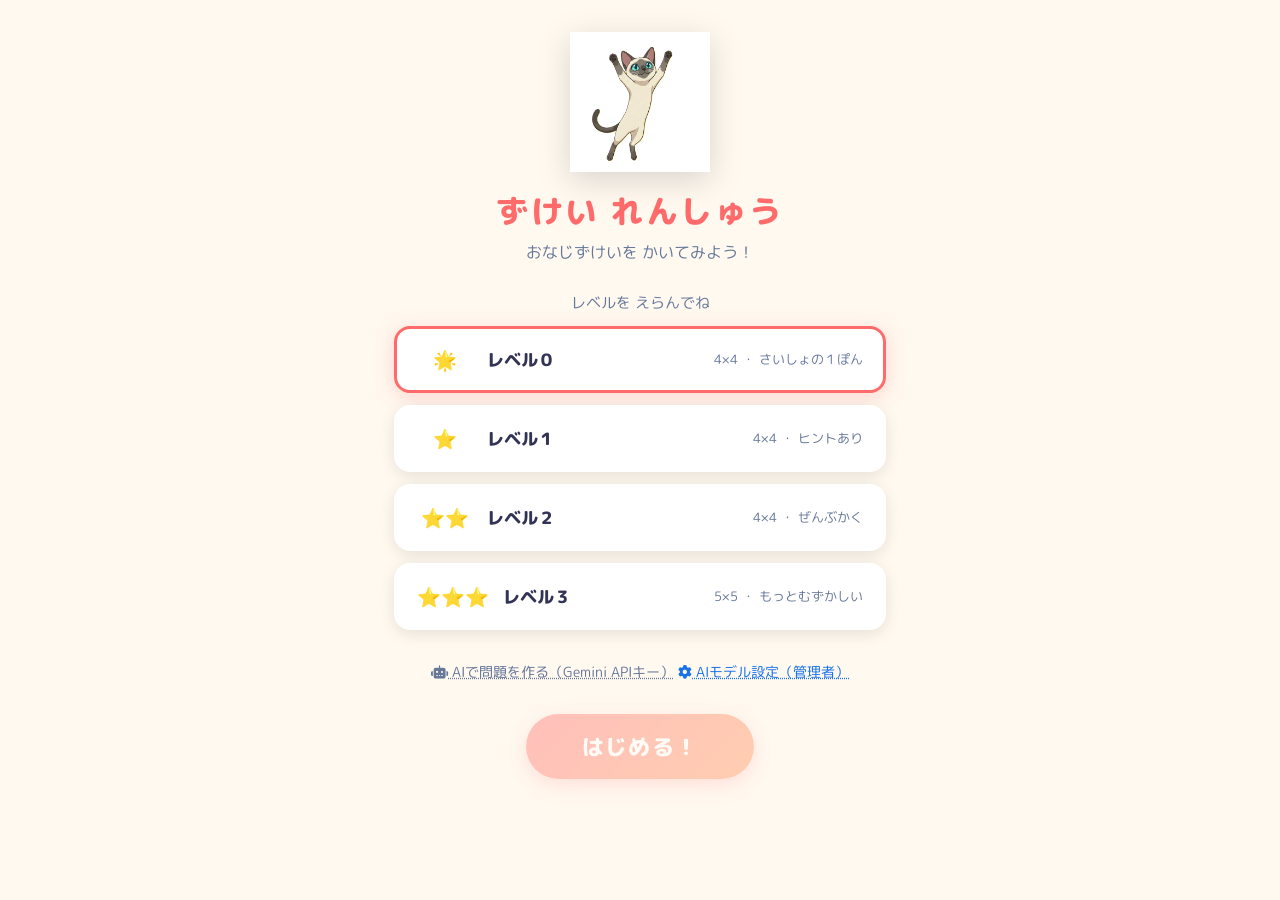
==== commit ba075b82: "Update index.html" ====
--- a/index.html
+++ b/index.html
@@ -12,7 +12,11 @@
 <body>
 
   <!-- エラー・通知バナー（クリックでadmin.htmlを開く） -->
-  <div id="model-error-banner" class="model-error-banner hidden"></div>
+<div id="model-error-banner" style="display:none;">
+  <span class="banner-text"></span>
+  <button class="banner-close" aria-label="Close">✕</button>
+</div>
+
 
   <!-- ===== スタート画面 ===== -->
   <div id="screen-start" class="screen active">
--- a/css/style.css
+++ b/css/style.css
@@ -156,7 +156,7 @@
 .start-sub { font-size: 1rem; color: var(--text-sub); margin-top: 6px; }
 
 .level-select { width: 100%; margin-top: 28px; }
-.level-label { font-size: .95rem; color: var(--text-sub); margin-bottom: 12px; text-align: center; }
+.level-label  { font-size: .95rem; color: var(--text-sub); margin-bottom: 12px; text-align: center; }
 .level-buttons { display: flex; flex-direction: column; gap: 12px; }
 
 .level-btn {
@@ -182,7 +182,7 @@
 .lv-name { font-size: 1.05rem; font-weight: 800; color: var(--text-main); flex: 1; }
 .lv-desc { font-size: .8rem; color: var(--text-sub); white-space: nowrap; }
 
-/* API Key */
+/* ===== API Key ===== */
 .api-section { width: 100%; margin-top: 20px; text-align: center; }
 #api-key-panel {
   display: flex;
@@ -209,7 +209,7 @@
 #input-api-key:focus { border-color: var(--primary); }
 .api-note { width: 100%; font-size: .75rem; color: var(--text-sub); margin-top: 4px; }
 
-/* 管理者モデル設定ボタン */
+/* 管理者設定ボタン（admin.html へのリンク） */
 .admin-model-btn { color: #1A73E8; margin-top: 6px; }
 
 /* ===== GAME SCREEN ===== */
@@ -385,156 +385,63 @@
 .hidden { display: none !important; }
 
 /* ========================================
-   管理者モデル設定UI（v2.3 追加）
-   ======================================== */
-
-/* ── エラー・通知バナー ─────────────────────────────────────── */
-.model-error-banner {
+   エラー・通知バナー（× 閉じボタン付き）
+   v2.5 以降
+   エラー / 通知バナー（BUG-D 修正: banner-text / banner-close 追加）
+   ============================================================ */
+#model-error-banner {
+  display: none;               /* js で flex に切替 */
+  align-items: center;
+  justify-content: space-between;
+  gap: 0.5rem;
   position: fixed;
-  top: 0; left: 0; right: 0;
-  padding: 10px 20px;
-  font-size: 13px;
-  font-family: var(--font);
-  font-weight: 700;
-  text-align: center;
+  top: 0;
+  left: 0;
+  right: 0;
+  z-index: 9999;
+  padding: 0.6rem 1rem;
+  background: linear-gradient(90deg, #FF6B6B, #FF8E53);
+  color: #fff;
+  font-size: 0.85rem;
+  font-weight: 600;
+  box-shadow: 0 2px 8px rgba(0,0,0,.25);
+}
+
+/* バナー本文: クリックで admin.html へ */
+#model-error-banner .banner-text {
+  flex: 1;
   cursor: pointer;
-  z-index: 9999;
-  transition: background .3s;
-  line-height: 1.5;
-}
-/* エラー種別: error（赤） */
-.model-error-banner--error {
-  background: #c62828;
+  text-decoration: underline;
+  text-underline-offset: 3px;
+  min-width: 0;
+  overflow: hidden;
+  text-overflow: ellipsis;
+  white-space: nowrap;
+}
+
+/* × ボタン: クリックで閉じるだけ */
+#model-error-banner .banner-close {
+  flex-shrink: 0;
+  background: none;
+  border: none;
   color: #fff;
-}
-.model-error-banner--error:hover { background: #b71c1c; }
-
-/* エラー種別: info（青） */
-.model-error-banner--info {
-  background: #1565c0;
-  color: #fff;
-}
-.model-error-banner--info:hover { background: #0d47a1; }
-
-/* ── 管理者モデル設定パネル ──────────────────────────────────── */
-.admin-panel {
-  position: fixed;
-  top: 50%; left: 50%;
-  transform: translate(-50%, -50%);
-  background: var(--panel-bg);
-  border-radius: 16px;
-  box-shadow: 0 8px 32px rgba(0,0,0,.28);
-  padding: 24px 20px 20px;
-  z-index: 10000;
-  width: 92%;
-  max-width: 480px;
-  max-height: 80vh;
-  overflow-y: auto;
-  animation: popIn .25s cubic-bezier(.34,1.56,.64,1);
-}
-
-.admin-panel-title {
-  font-size: 1.1rem;
-  font-weight: 800;
-  color: var(--text-main);
-  margin-bottom: 6px;
-}
-.admin-panel-desc {
-  font-size: .82rem;
-  color: var(--text-sub);
-  margin-bottom: 16px;
-  line-height: 1.6;
-}
-
-/* モデル一覧コンテナ */
-.admin-model-list {
-  display: flex;
-  flex-direction: column;
-  gap: 8px;
-  margin-bottom: 16px;
-}
-
-/* 各モデル行 */
-.admin-model-item {
-  display: flex;
-  align-items: center;
-  gap: 10px;
-  padding: 10px 14px;
-  border-radius: 10px;
-  border: 2px solid #DDE8F5;
+  font-size: 1.2rem;
+  line-height: 1;
   cursor: pointer;
-  transition: border-color .15s, background .15s;
-  background: #FAFBFF;
-}
-.admin-model-item:hover { border-color: #1A73E8; background: #EAF2FF; }
-.admin-model-item--selected { border-color: #1A73E8; background: #EAF2FF; }
-
-.admin-model-item input[type="checkbox"] {
-  width: 18px; height: 18px;
-  flex-shrink: 0;
-  accent-color: #1A73E8;
-  cursor: pointer;
-}
-
-.admin-model-name {
-  font-size: .88rem;
-  font-weight: 700;
-  color: var(--text-main);
-  flex: 1;
-  word-break: break-all;
-}
-
-/* バッジコンテナ */
-.admin-model-badges {
-  display: flex;
-  flex-wrap: wrap;
-  gap: 4px;
-  flex-shrink: 0;
-}
-
-/* バッジ共通 */
-.badge {
-  display: inline-block;
-  padding: 2px 8px;
-  border-radius: 20px;
-  font-size: .72rem;
-  font-weight: 800;
-  white-space: nowrap;
-}
-/* ★推奨 */
-.badge--recommend { background: #FFF3CD; color: #856404; border: 1px solid #FFEAA7; }
-/* 設定済み優先順位 */
-.badge--order { background: #D4EDDA; color: #155724; border: 1px solid #C3E6CB; }
-/* 現在の実行チェーン順位 */
-.badge--active { background: #CCE5FF; color: #004085; border: 1px solid #B8DAFF; }
-
-/* 推奨案内ノート */
-.admin-model-note {
-  font-size: .8rem;
-  color: #1A73E8;
-  background: #EAF2FF;
-  padding: 8px 12px;
-  border-radius: 8px;
-  margin-bottom: 8px;
-  line-height: 1.5;
-}
-
-/* ローディング・エラーメッセージ */
-.admin-loading { font-size: .9rem; color: var(--text-sub); padding: 16px 0; text-align: center; }
-.admin-error   { font-size: .85rem; color: var(--wrong); padding: 16px 0; text-align: center; line-height: 1.6; }
-
-/* パネル下部アクションボタン行 */
-.admin-panel-actions {
-  display: flex;
-  gap: 10px;
-  justify-content: flex-end;
-  padding-top: 4px;
-}
-/* パネル内ボタンはサイズを小さくしてパネルに収まるようにする */
-.admin-panel-actions .btn-sub,
-.admin-panel-actions .btn-primary {
-  font-size: 1rem;
-  padding: 0.45em 1.2em;
+  padding: 0 0.2rem;
+  opacity: 0.85;
+  transition: opacity 0.15s;
+}
+#model-error-banner .banner-close:hover {
+  opacity: 1;
+}
+
+/* スマートフォン対応 */
+@media (max-width: 600px) {
+  #model-error-banner {
+    font-size: 0.78rem;
+    padding: 0.5rem 0.75rem;
+  }
 }
 
 /* ===== Responsive — タブレット ===== */
@@ -548,19 +455,19 @@
 
 /* ===== Responsive — スマートフォン ===== */
 @media (max-width: 600px) {
-  .start-cat { width: 100px; height: 100px; }
+  .start-cat   { width: 100px; height: 100px; }
   .start-title { font-size: 1.5rem; }
-  .start-sub { font-size: .9rem; }
-  .btn-start { font-size: 1.1rem; padding: 13px 36px; }
-  .lv-desc { display: none; }
+  .start-sub   { font-size: .9rem; }
+  .btn-start   { font-size: 1.1rem; padding: 13px 36px; }
+  .lv-desc     { display: none; }
 
   .problem-row { flex-direction: column; align-items: center; gap: 16px; }
-  .panel { width: 100%; max-width: 380px; }
-
-  .game-header { padding: 8px 12px; gap: 8px; }
+  .panel       { width: 100%; max-width: 380px; }
+
+  .game-header   { padding: 8px 12px; gap: 8px; }
   #progress-text { font-size: .75rem; }
-  .score-area { font-size: .9rem; }
-  .game-main { padding: 8px 8px 24px; gap: 10px; }
+  .score-area    { font-size: .9rem; }
+  .game-main     { padding: 8px 8px 24px; gap: 10px; }
 
   :root { --header-size: 36px; }
 
@@ -568,18 +475,16 @@
   .action-row .btn-sub     { font-size: 1rem;    padding: 0.5em 1em; }
   .action-row .btn-primary { font-size: 1.05rem; padding: 0.5em 1.1em; }
 
-  .hint-msg { font-size: 1rem; padding: 8px 16px; white-space: normal; }
+  .hint-msg    { font-size: 1rem; padding: 8px 16px; white-space: normal; }
   #canvas-wrong { max-width: 220px; }
-  .gotit-img { width: 110px; height: 110px; }
-  .fb-title { font-size: 1.2rem; }
+  .gotit-img   { width: 110px; height: 110px; }
+  .fb-title    { font-size: 1.2rem; }
   .feedback-box { padding: 20px 16px; }
 
-  .result-cat { width: 110px; height: 110px; }
+  .result-cat   { width: 110px; height: 110px; }
   .result-title { font-size: 1.5rem; }
   .result-score { font-size: 2.4rem; }
 
-  /* 管理者パネルをフルほぼ幅に */
-  .admin-panel { width: 96%; padding: 18px 14px 16px; }
   .model-error-banner { font-size: 11px; padding: 8px 12px; }
 }
 
@@ -590,5 +495,4 @@
   .action-row { gap: 4px; }
   .action-row .btn-sub     { font-size: .85rem; padding: 0.45em 0.8em; }
   .action-row .btn-primary { font-size: .9rem;  padding: 0.45em 0.9em; }
-  .admin-panel { padding: 14px 10px 12px; }
-}
+}
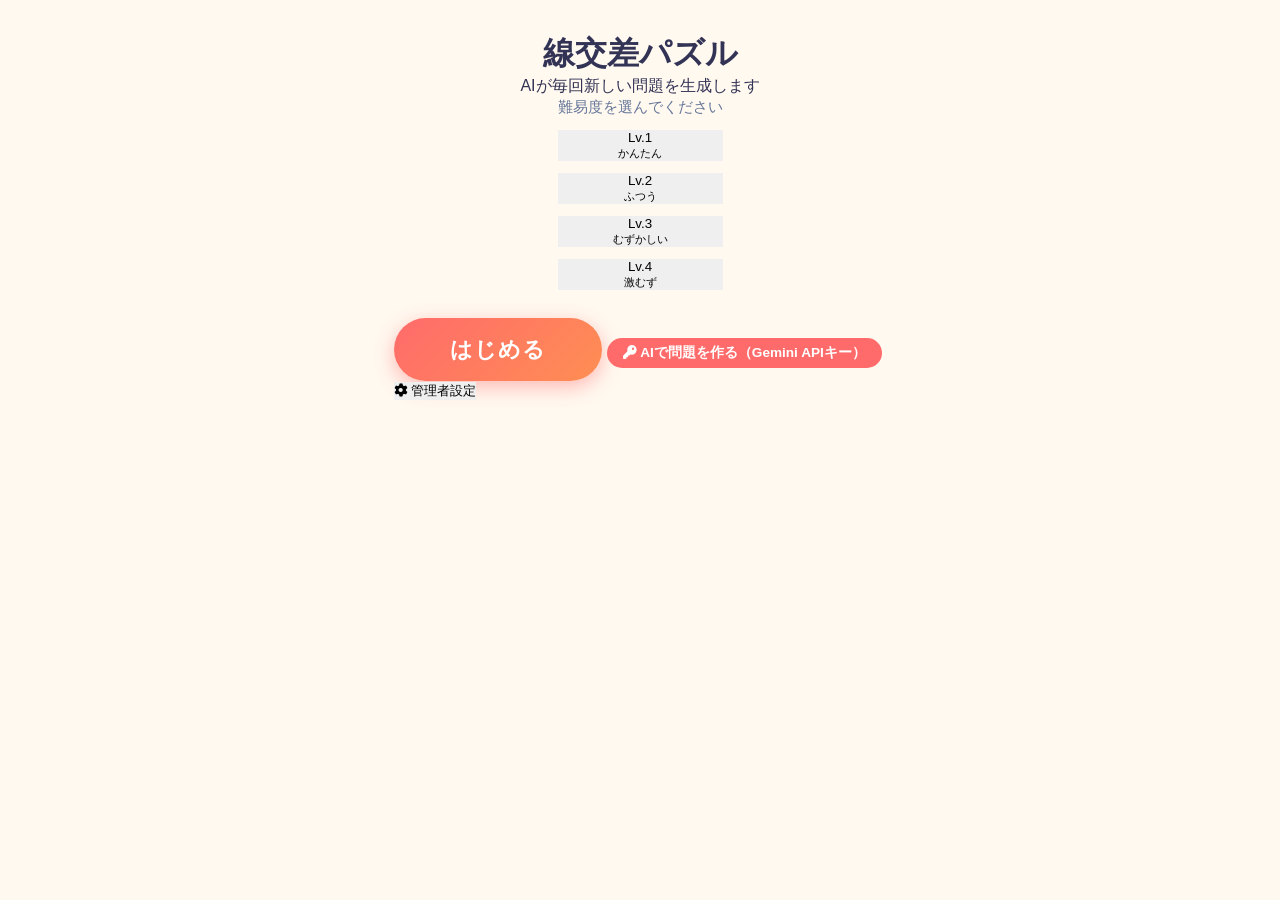
==== commit 0c52661c: "Update index.html" ====
--- a/index.html
+++ b/index.html
@@ -1,169 +1,159 @@
 <!DOCTYPE html>
 <html lang="ja">
 <head>
-  <meta charset="UTF-8" />
-  <meta name="viewport" content="width=device-width, initial-scale=1.0" />
-  <title>ずけい れんしゅう 🐱</title>
-  <link rel="stylesheet" href="css/style.css" />
-  <link href="https://fonts.googleapis.com/css2?family=Kosugi+Maru&family=M+PLUS+Rounded+1c:wght@400;700;800&display=swap" rel="stylesheet" />
-  <link rel="stylesheet" href="https://cdn.jsdelivr.net/npm/@fortawesome/fontawesome-free@6.4.0/css/all.min.css" />
-  <link rel="icon" href="data:,">
+  <meta charset="UTF-8">
+  <meta name="viewport" content="width=device-width, initial-scale=1.0">
+  <title>線交差パズル</title>
+  <link rel="stylesheet" href="css/style.css">
+  <link rel="preconnect" href="https://fonts.googleapis.com">
+  <link rel="preconnect" href="https://fonts.gstatic.com" crossorigin>
+  <link href="https://fonts.googleapis.com/css2?family=Nunito:wght@400;600;700;800&display=swap" rel="stylesheet">
+  <link rel="stylesheet" href="https://cdnjs.cloudflare.com/ajax/libs/font-awesome/6.4.0/css/all.min.css">
 </head>
 <body>
 
-  <!-- エラー・通知バナー（クリックでadmin.htmlを開く） -->
-<div id="model-error-banner" style="display:none;">
-  <span class="banner-text"></span>
-  <button class="banner-close" aria-label="Close">✕</button>
-</div>
+  <!-- エラー/通知バナー -->
+  <!-- BUG-D 修正済み構造: banner-text + banner-close -->
+  <div id="model-error-banner" style="display:none;">
+    <span class="banner-text"></span>
+    <button class="banner-close" aria-label="Close">✕</button>
+  </div>
 
-
-  <!-- ===== スタート画面 ===== -->
+  <!-- ========== スタート画面 ========== -->
   <div id="screen-start" class="screen active">
     <div class="start-wrapper">
-      <img src="images/cat-mascot.png" alt="ねこキャラクター" class="start-cat" />
-      <h1 class="start-title">ずけい れんしゅう</h1>
-      <p class="start-sub">おなじずけいを かいてみよう！</p>
 
-      <div class="level-select">
-        <p class="level-label">レベルを えらんでね</p>
+      <h1 class="app-title">線交差パズル</h1>
+      <p class="app-sub">AIが毎回新しい問題を生成します</p>
+
+      <!-- レベル選択 -->
+      <div class="level-selector">
+        <p class="level-label">難易度を選んでください</p>
         <div class="level-buttons">
-          <button class="level-btn" data-level="0">
-            <span class="lv-icon">🌟</span>
-            <span class="lv-name">レベル０</span>
-            <span class="lv-desc">4×4 ・ さいしょの１ぽん</span>
-          </button>
-          <button class="level-btn" data-level="1">
-            <span class="lv-icon">⭐</span>
-            <span class="lv-name">レベル１</span>
-            <span class="lv-desc">4×4 ・ ヒントあり</span>
-          </button>
-          <button class="level-btn" data-level="2">
-            <span class="lv-icon">⭐⭐</span>
-            <span class="lv-name">レベル２</span>
-            <span class="lv-desc">4×4 ・ ぜんぶかく</span>
-          </button>
-          <button class="level-btn" data-level="3">
-            <span class="lv-icon">⭐⭐⭐</span>
-            <span class="lv-name">レベル３</span>
-            <span class="lv-desc">5×5 ・ もっとむずかしい</span>
-          </button>
+          <button class="btn-level" data-level="0">Lv.1<br><small>かんたん</small></button>
+          <button class="btn-level" data-level="1">Lv.2<br><small>ふつう</small></button>
+          <button class="btn-level" data-level="2">Lv.3<br><small>むずかしい</small></button>
+          <button class="btn-level" data-level="3">Lv.4<br><small>激むず</small></button>
         </div>
       </div>
 
-      <!-- Gemini API Key 入力 -->
-      <div class="api-section">
-        <button id="btn-toggle-api" class="btn-text-small">
-          <i class="fa fa-robot"></i> AIで問題を作る（Gemini APIキー）
+      <!-- ERR-1 修正: id="btn-toggle-api" を正しく設定 -->
+      <!-- ERR-2 修正: id="btn-start" を正しく設定 -->
+      <div class="start-actions">
+        <button id="btn-start" class="btn-start">はじめる</button>
+
+        <button id="btn-toggle-api" class="btn-small">
+          <i class="fa-solid fa-key"></i> AIで問題を作る（Gemini APIキー）
         </button>
-        <div id="api-key-panel" class="hidden">
-          <input id="input-api-key" type="password" placeholder="Gemini API Key を入力..." />
-          <button id="btn-save-api" class="btn-small">保存</button>
-          <p class="api-note">APIキーはブラウザ内にのみ保存されます</p>
+
+        <!-- APIキー入力パネル（初期非表示） -->
+        <div id="api-key-panel" style="display:none;" class="api-key-panel">
+          <input
+            id="input-api-key"
+            type="password"
+            placeholder="Gemini API キーを入力"
+            class="api-key-input"
+            autocomplete="off"
+          >
+          <button id="btn-save-api" class="btn-small btn-primary">
+            <i class="fa-solid fa-floppy-disk"></i> 保存
+          </button>
         </div>
-        <!-- 管理者設定ボタン → admin.html を別タブで開く -->
-        <button id="btn-admin-model" class="btn-text-small admin-model-btn">
-          <i class="fa fa-cog"></i> AIモデル設定（管理者）
+
+        <button id="btn-admin-model" class="btn-admin-link">
+          <i class="fa-solid fa-gear"></i> 管理者設定
         </button>
       </div>
 
-      <button id="btn-start" class="btn-start" disabled>はじめる！</button>
     </div>
   </div>
 
-  <!-- ===== 問題画面 ===== -->
+  <!-- ========== ゲーム画面 ========== -->
   <div id="screen-game" class="screen">
-    <header class="game-header">
-      <button id="btn-home" class="btn-icon"><i class="fa fa-home"></i></button>
+    <div class="game-header">
+      <button id="btn-home" class="btn-icon">
+        <i class="fa-solid fa-house"></i>
+      </button>
       <div class="progress-area">
-        <span id="progress-text">1 / 5もん</span>
-        <div class="progress-bar-bg">
-          <div id="progress-bar" class="progress-bar-fill" style="width:20%"></div>
+        <span id="progress-text">1 / 5</span>
+      </div>
+      <div class="score-area">
+        スコア: <span id="score-val">0</span>
+      </div>
+    </div>
+
+    <div class="game-main">
+      <!-- お手本キャンバス -->
+      <div class="canvas-wrapper">
+        <p class="canvas-label">お手本</p>
+        <canvas id="canvas-model"></canvas>
+      </div>
+
+      <!-- 解答キャンバス -->
+      <div class="canvas-wrapper">
+        <p class="canvas-label">あなたの解答</p>
+        <div class="canvas-answer-wrap">
+          <canvas id="canvas-answer"></canvas>
+          <canvas id="canvas-overlay"></canvas>
         </div>
       </div>
-      <div class="score-area"><span id="score-text">⭐ 0</span></div>
-    </header>
+    </div>
 
-    <main class="game-main">
-      <div class="problem-row">
-        <div class="panel">
-          <p class="panel-label">みほん</p>
-          <div class="grid-outer" id="grid-outer-model">
-            <div class="col-header" id="col-header-model"></div>
-            <div class="grid-body">
-              <div class="row-header" id="row-header-model"></div>
-              <div class="canvas-wrap">
-                <canvas id="canvas-model"></canvas>
-              </div>
-            </div>
-          </div>
-        </div>
-        <div class="panel">
-          <p class="panel-label">かいてみよう</p>
-          <div class="grid-outer" id="grid-outer-answer">
-            <div class="col-header" id="col-header-answer"></div>
-            <div class="grid-body">
-              <div class="row-header" id="row-header-answer"></div>
-              <div class="canvas-wrap" id="answer-wrap">
-                <canvas id="canvas-answer"></canvas>
-                <canvas id="canvas-overlay"></canvas>
-              </div>
-            </div>
-          </div>
-        </div>
+    <p id="hint-msg" class="hint-msg"></p>
+
+    <div class="action-row">
+      <button id="btn-clear" class="btn-sub">
+        <i class="fa-solid fa-trash"></i> クリア
+      </button>
+      <button id="btn-undo" class="btn-sub">
+        <i class="fa-solid fa-rotate-left"></i> 戻す
+      </button>
+      <button id="btn-check" class="btn-primary">
+        <i class="fa-solid fa-check"></i> 答え合わせ
+      </button>
+      <button id="btn-next" class="btn-sub">
+        <i class="fa-solid fa-forward"></i> 次へ
+      </button>
+    </div>
+
+    <!-- 正解フィードバック -->
+    <div id="feedback-correct" class="feedback-overlay correct" style="display:none;">
+      <div class="feedback-title">🎉 正解！</div>
+      <div class="feedback-desc" id="praise-text">Great!</div>
+    </div>
+
+    <!-- 不正解フィードバック -->
+    <div id="feedback-wrong" class="feedback-overlay wrong" style="display:none;">
+      <div class="feedback-title">❌ 残念！</div>
+      <div class="feedback-desc">もう一度挑戦！</div>
+    </div>
+  </div>
+
+  <!-- ========== リザルト画面 ========== -->
+  <div id="screen-result" class="screen">
+    <div class="result-wrapper">
+      <h2 class="result-title">結果発表</h2>
+      <div class="result-score-wrap">
+        <span id="result-score" class="result-score">0 / 5</span>
       </div>
-
-      <p id="hint-msg" class="hint-msg hidden">
-        のこり<span id="hint-remain"></span>ほんのせんをかこう！
-      </p>
-
-      <div class="action-row">
-        <button id="btn-clear"  class="btn-sub"><i class="fa fa-eraser"></i> ぜんぶけす</button>
-        <button id="btn-check"  class="btn-primary"><i class="fa fa-check"></i> こたえあわせ</button>
-        <button id="btn-undo"   class="btn-sub"><i class="fa fa-undo"></i> １つもどす</button>
-      </div>
-    </main>
-
-    <div id="feedback-overlay" class="feedback-overlay hidden">
-      <div id="feedback-box" class="feedback-box">
-        <div id="feedback-wrong" class="hidden">
-          <p class="fb-title wrong">もう すこし！</p>
-          <p class="fb-desc">みどりせんが　ただしい　せんだよ</p>
-          <canvas id="canvas-wrong"></canvas>
-          <button id="btn-next-wrong" class="btn-primary mt16">つぎへ <i class="fa fa-arrow-right"></i></button>
-        </div>
-        <div id="feedback-correct" class="hidden">
-          <img src="images/gotit.png" alt="せいかい！" class="gotit-img" />
-          <p class="fb-title correct" id="praise-text"></p>
-          <button id="btn-next-correct" class="btn-primary mt16">つぎへ <i class="fa fa-arrow-right"></i></button>
-        </div>
+      <div class="result-actions">
+        <button id="btn-retry" class="btn-primary">
+          <i class="fa-solid fa-rotate-right"></i> もう一度
+        </button>
+        <button id="btn-result-home" class="btn-sub">
+          <i class="fa-solid fa-house"></i> トップへ
+        </button>
       </div>
     </div>
   </div>
 
-  <!-- ===== 結果画面 ===== -->
-  <div id="screen-result" class="screen">
-    <div class="result-wrapper">
-      <img src="images/gotit.png" alt="おわり" class="result-cat" />
-      <h2 class="result-title">おわったよ！</h2>
-      <p class="result-score-label">せいかい</p>
-      <p class="result-score"><span id="final-score">0</span> / 5もん</p>
-      <p id="result-msg" class="result-msg"></p>
-      <div class="result-buttons">
-        <button id="btn-retry"       class="btn-primary"><i class="fa fa-redo"></i> もういちど</button>
-        <button id="btn-result-home" class="btn-sub"><i class="fa fa-home"></i> ホームへ</button>
-      </div>
-    </div>
+  <!-- ローディングオーバーレイ -->
+  <div id="loading-overlay" style="display:none;" class="loading-overlay">
+    <div class="spinner"></div>
+    <p>AIが問題を生成中...</p>
   </div>
 
-  <!-- AI生成中スピナー -->
-  <div id="loading-overlay" class="loading-overlay hidden">
-    <div class="loading-box">
-      <div class="spinner"></div>
-      <p>AIが問題を作っています…</p>
-    </div>
-  </div>
-
+  <!-- スクリプト読み込み順序: problems → canvas → gemini → app -->
   <script src="js/problems.js"></script>
   <script src="js/canvas.js"></script>
   <script src="js/gemini.js"></script>
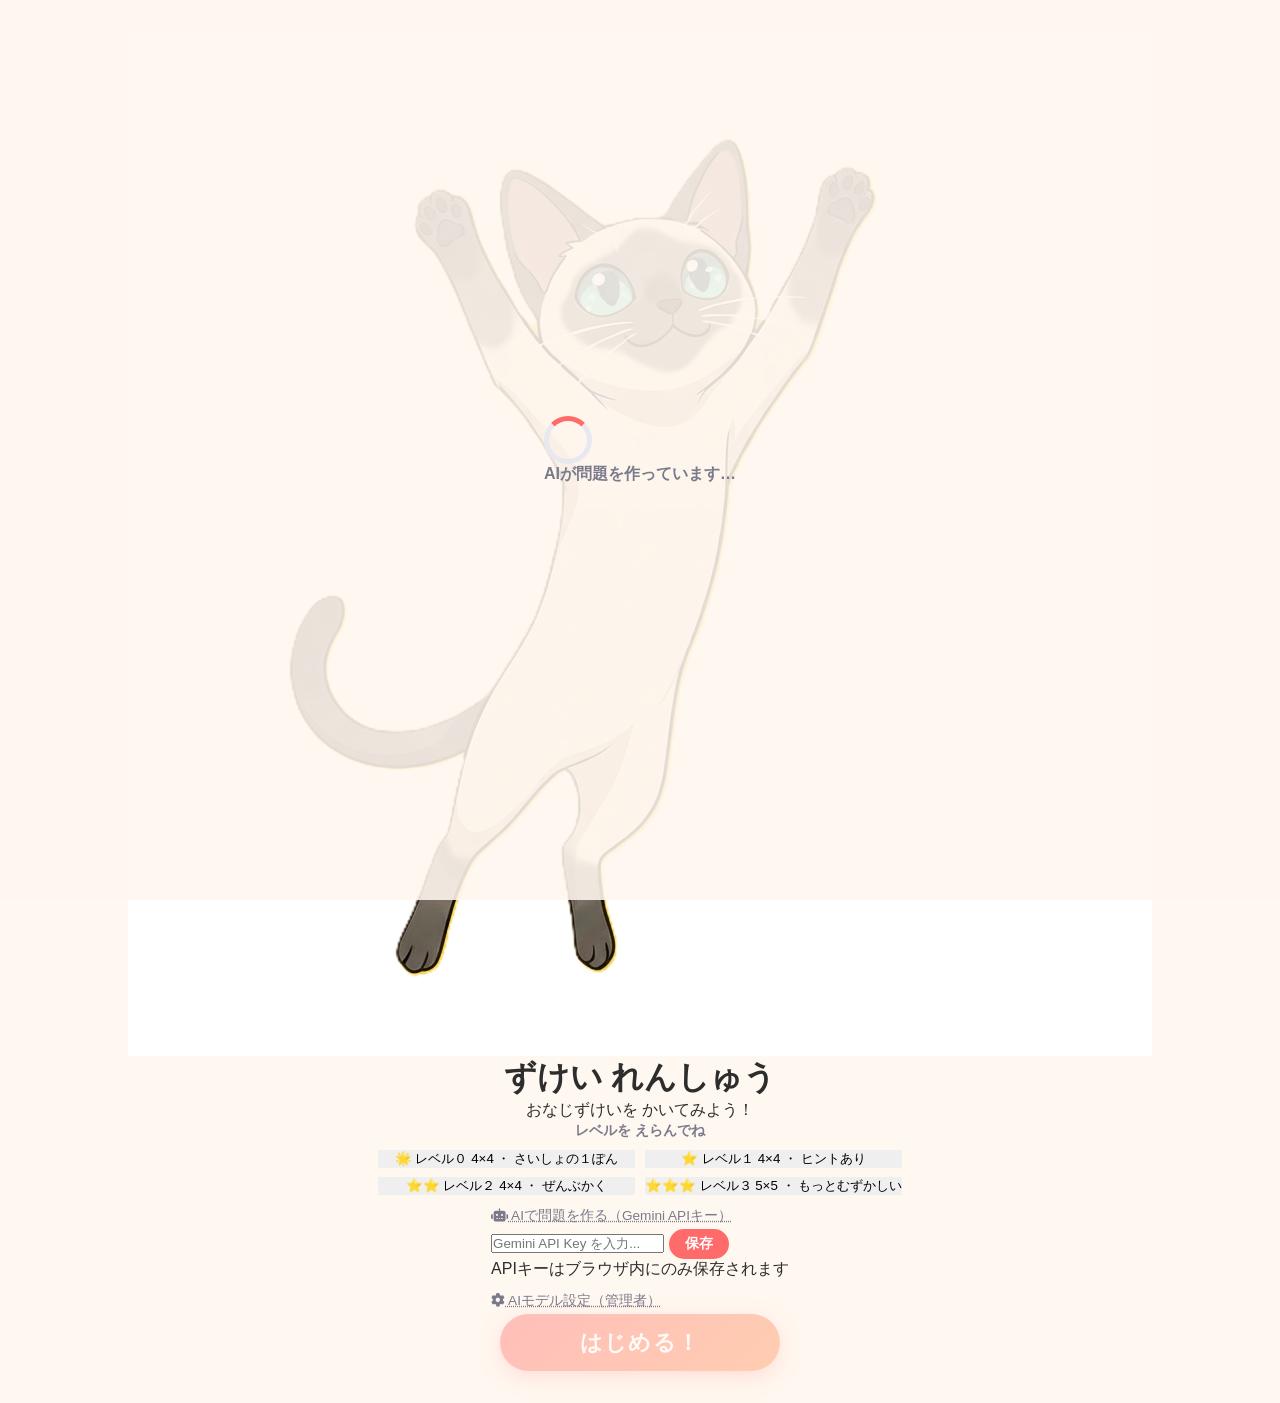
==== commit 0cb2c1ee: "Update index.html" ====
--- a/index.html
+++ b/index.html
@@ -1,159 +1,183 @@
 <!DOCTYPE html>
 <html lang="ja">
 <head>
-  <meta charset="UTF-8">
-  <meta name="viewport" content="width=device-width, initial-scale=1.0">
-  <title>線交差パズル</title>
-  <link rel="stylesheet" href="css/style.css">
-  <link rel="preconnect" href="https://fonts.googleapis.com">
-  <link rel="preconnect" href="https://fonts.gstatic.com" crossorigin>
-  <link href="https://fonts.googleapis.com/css2?family=Nunito:wght@400;600;700;800&display=swap" rel="stylesheet">
-  <link rel="stylesheet" href="https://cdnjs.cloudflare.com/ajax/libs/font-awesome/6.4.0/css/all.min.css">
+  <meta charset="UTF-8" />
+  <meta name="viewport" content="width=device-width, initial-scale=1.0" />
+  <title>ずけい れんしゅう 🐱</title>
+  <link rel="stylesheet" href="css/style.css" />
+  <link href="https://fonts.googleapis.com/css2?family=Kosugi+Maru&family=M+PLUS+Rounded+1c:wght@400;700;800&display=swap" rel="stylesheet" />
+  <link rel="stylesheet" href="https://cdn.jsdelivr.net/npm/@fortawesome/fontawesome-free@6.4.0/css/all.min.css" />
+  <link rel="icon" href="data:,">
 </head>
 <body>
 
-  <!-- エラー/通知バナー -->
-  <!-- BUG-D 修正済み構造: banner-text + banner-close -->
-  <div id="model-error-banner" style="display:none;">
-    <span class="banner-text"></span>
-    <button class="banner-close" aria-label="Close">✕</button>
-  </div>
+  <!-- エラー・通知バナー -->
+  <div id="model-error-banner" class="model-error-banner hidden"></div>
 
-  <!-- ========== スタート画面 ========== -->
+  <!-- ===== スタート画面 ===== -->
   <div id="screen-start" class="screen active">
     <div class="start-wrapper">
+      <img src="images/cat-mascot.png" alt="ねこキャラクター" class="start-cat" />
+      <h1 class="start-title">ずけい れんしゅう</h1>
+      <p class="start-sub">おなじずけいを かいてみよう！</p>
 
-      <h1 class="app-title">線交差パズル</h1>
-      <p class="app-sub">AIが毎回新しい問題を生成します</p>
-
-      <!-- レベル選択 -->
-      <div class="level-selector">
-        <p class="level-label">難易度を選んでください</p>
+      <div class="level-select">
+        <p class="level-label">レベルを えらんでね</p>
         <div class="level-buttons">
-          <button class="btn-level" data-level="0">Lv.1<br><small>かんたん</small></button>
-          <button class="btn-level" data-level="1">Lv.2<br><small>ふつう</small></button>
-          <button class="btn-level" data-level="2">Lv.3<br><small>むずかしい</small></button>
-          <button class="btn-level" data-level="3">Lv.4<br><small>激むず</small></button>
+          <button class="level-btn" data-level="0">
+            <span class="lv-icon">🌟</span>
+            <span class="lv-name">レベル０</span>
+            <span class="lv-desc">4×4 ・ さいしょの１ぽん</span>
+          </button>
+          <button class="level-btn" data-level="1">
+            <span class="lv-icon">⭐</span>
+            <span class="lv-name">レベル１</span>
+            <span class="lv-desc">4×4 ・ ヒントあり</span>
+          </button>
+          <button class="level-btn" data-level="2">
+            <span class="lv-icon">⭐⭐</span>
+            <span class="lv-name">レベル２</span>
+            <span class="lv-desc">4×4 ・ ぜんぶかく</span>
+          </button>
+          <button class="level-btn" data-level="3">
+            <span class="lv-icon">⭐⭐⭐</span>
+            <span class="lv-name">レベル３</span>
+            <span class="lv-desc">5×5 ・ もっとむずかしい</span>
+          </button>
         </div>
       </div>
 
-      <!-- ERR-1 修正: id="btn-toggle-api" を正しく設定 -->
-      <!-- ERR-2 修正: id="btn-start" を正しく設定 -->
-      <div class="start-actions">
-        <button id="btn-start" class="btn-start">はじめる</button>
-
-        <button id="btn-toggle-api" class="btn-small">
-          <i class="fa-solid fa-key"></i> AIで問題を作る（Gemini APIキー）
+      <!-- Gemini API Key 入力 -->
+      <div class="api-section">
+        <button id="btn-toggle-api" class="btn-text-small">
+          <i class="fa fa-robot"></i> AIで問題を作る（Gemini APIキー）
         </button>
-
-        <!-- APIキー入力パネル（初期非表示） -->
-        <div id="api-key-panel" style="display:none;" class="api-key-panel">
-          <input
-            id="input-api-key"
-            type="password"
-            placeholder="Gemini API キーを入力"
-            class="api-key-input"
-            autocomplete="off"
-          >
-          <button id="btn-save-api" class="btn-small btn-primary">
-            <i class="fa-solid fa-floppy-disk"></i> 保存
-          </button>
+        <div id="api-key-panel" class="hidden">
+          <input id="input-api-key" type="password" placeholder="Gemini API Key を入力..." />
+          <button id="btn-save-api" class="btn-small">保存</button>
+          <p class="api-note">APIキーはブラウザ内にのみ保存されます</p>
         </div>
-
-        <button id="btn-admin-model" class="btn-admin-link">
-          <i class="fa-solid fa-gear"></i> 管理者設定
+        <button id="btn-admin-model" class="btn-text-small admin-model-btn">
+          <i class="fa fa-cog"></i> AIモデル設定（管理者）
         </button>
       </div>
 
+      <!-- 差分3修正: disabled で開始、レベル選択後に有効化 -->
+      <button id="btn-start" class="btn-start" disabled>はじめる！</button>
     </div>
   </div>
 
-  <!-- ========== ゲーム画面 ========== -->
+  <!-- ===== 問題画面 ===== -->
   <div id="screen-game" class="screen">
-    <div class="game-header">
-      <button id="btn-home" class="btn-icon">
-        <i class="fa-solid fa-house"></i>
-      </button>
+    <header class="game-header">
+      <button id="btn-home" class="btn-icon"><i class="fa fa-home"></i></button>
       <div class="progress-area">
-        <span id="progress-text">1 / 5</span>
+        <span id="progress-text">1 / 5もん</span>
+        <div class="progress-bar-bg">
+          <div id="progress-bar" class="progress-bar-fill" style="width:20%"></div>
+        </div>
       </div>
-      <div class="score-area">
-        スコア: <span id="score-val">0</span>
-      </div>
-    </div>
+      <div class="score-area"><span id="score-text">⭐ 0</span></div>
+    </header>
 
-    <div class="game-main">
-      <!-- お手本キャンバス -->
-      <div class="canvas-wrapper">
-        <p class="canvas-label">お手本</p>
-        <canvas id="canvas-model"></canvas>
+    <main class="game-main">
+      <div class="problem-row">
+        <!-- 差分4修正: みほん -->
+        <div class="panel">
+          <p class="panel-label">みほん</p>
+          <div class="grid-outer" id="grid-outer-model">
+            <div class="col-header" id="col-header-model"></div>
+            <div class="grid-body">
+              <div class="row-header" id="row-header-model"></div>
+              <div class="canvas-wrap">
+                <canvas id="canvas-model"></canvas>
+              </div>
+            </div>
+          </div>
+        </div>
+        <!-- 差分4修正: かいてみよう -->
+        <div class="panel">
+          <p class="panel-label">かいてみよう</p>
+          <div class="grid-outer" id="grid-outer-answer">
+            <div class="col-header" id="col-header-answer"></div>
+            <div class="grid-body">
+              <div class="row-header" id="row-header-answer"></div>
+              <div class="canvas-wrap" id="answer-wrap">
+                <canvas id="canvas-answer"></canvas>
+                <canvas id="canvas-overlay"></canvas>
+              </div>
+            </div>
+          </div>
+        </div>
       </div>
 
-      <!-- 解答キャンバス -->
-      <div class="canvas-wrapper">
-        <p class="canvas-label">あなたの解答</p>
-        <div class="canvas-answer-wrap">
-          <canvas id="canvas-answer"></canvas>
-          <canvas id="canvas-overlay"></canvas>
+      <!-- 差分6修正: ひらがなヒントメッセージ -->
+      <p id="hint-msg" class="hint-msg hidden">
+        のこり<span id="hint-remain"></span>ほんのせんをかこう！
+      </p>
+
+      <!-- 差分4修正: 旧版のボタンテキスト・ID を復元 -->
+      <div class="action-row">
+        <button id="btn-clear" class="btn-sub">
+          <i class="fa fa-eraser"></i> ぜんぶけす
+        </button>
+        <button id="btn-check" class="btn-primary">
+          <i class="fa fa-check"></i> こたえあわせ
+        </button>
+        <button id="btn-undo" class="btn-sub">
+          <i class="fa fa-undo"></i> １つもどす
+        </button>
+      </div>
+    </main>
+
+    <!-- 差分7修正: フィードバックオーバーレイ構造を旧版に完全復元 -->
+    <div id="feedback-overlay" class="feedback-overlay hidden">
+      <div id="feedback-box" class="feedback-box">
+        <!-- 不正解フィードバック -->
+        <div id="feedback-wrong" class="hidden">
+          <p class="fb-title wrong">もう すこし！</p>
+          <p class="fb-desc">みどりせんが　ただしい　せんだよ</p>
+          <canvas id="canvas-wrong"></canvas>
+          <button id="btn-next-wrong" class="btn-primary mt16">
+            つぎへ <i class="fa fa-arrow-right"></i>
+          </button>
         </div>
-      </div>
-    </div>
-
-    <p id="hint-msg" class="hint-msg"></p>
-
-    <div class="action-row">
-      <button id="btn-clear" class="btn-sub">
-        <i class="fa-solid fa-trash"></i> クリア
-      </button>
-      <button id="btn-undo" class="btn-sub">
-        <i class="fa-solid fa-rotate-left"></i> 戻す
-      </button>
-      <button id="btn-check" class="btn-primary">
-        <i class="fa-solid fa-check"></i> 答え合わせ
-      </button>
-      <button id="btn-next" class="btn-sub">
-        <i class="fa-solid fa-forward"></i> 次へ
-      </button>
-    </div>
-
-    <!-- 正解フィードバック -->
-    <div id="feedback-correct" class="feedback-overlay correct" style="display:none;">
-      <div class="feedback-title">🎉 正解！</div>
-      <div class="feedback-desc" id="praise-text">Great!</div>
-    </div>
-
-    <!-- 不正解フィードバック -->
-    <div id="feedback-wrong" class="feedback-overlay wrong" style="display:none;">
-      <div class="feedback-title">❌ 残念！</div>
-      <div class="feedback-desc">もう一度挑戦！</div>
-    </div>
-  </div>
-
-  <!-- ========== リザルト画面 ========== -->
-  <div id="screen-result" class="screen">
-    <div class="result-wrapper">
-      <h2 class="result-title">結果発表</h2>
-      <div class="result-score-wrap">
-        <span id="result-score" class="result-score">0 / 5</span>
-      </div>
-      <div class="result-actions">
-        <button id="btn-retry" class="btn-primary">
-          <i class="fa-solid fa-rotate-right"></i> もう一度
-        </button>
-        <button id="btn-result-home" class="btn-sub">
-          <i class="fa-solid fa-house"></i> トップへ
-        </button>
+        <!-- 正解フィードバック -->
+        <div id="feedback-correct" class="hidden">
+          <img src="images/gotit.png" alt="せいかい！" class="gotit-img" />
+          <p class="fb-title correct" id="praise-text"></p>
+          <button id="btn-next-correct" class="btn-primary mt16">
+            つぎへ <i class="fa fa-arrow-right"></i>
+          </button>
+        </div>
       </div>
     </div>
   </div>
 
-  <!-- ローディングオーバーレイ -->
-  <div id="loading-overlay" style="display:none;" class="loading-overlay">
-    <div class="spinner"></div>
-    <p>AIが問題を生成中...</p>
+  <!-- ===== 結果画面 ===== -->
+  <!-- 差分8修正: 旧版テキスト・構造を復元 -->
+  <div id="screen-result" class="screen">
+    <div class="result-wrapper">
+      <img src="images/gotit.png" alt="おわり" class="result-cat" />
+      <h2 class="result-title">おわったよ！</h2>
+      <p class="result-score-label">せいかい</p>
+      <p class="result-score"><span id="final-score">0</span> / 5もん</p>
+      <p id="result-msg" class="result-msg"></p>
+      <div class="result-buttons">
+        <button id="btn-retry"       class="btn-primary"><i class="fa fa-redo"></i> もういちど</button>
+        <button id="btn-result-home" class="btn-sub"><i class="fa fa-home"></i> ホームへ</button>
+      </div>
+    </div>
   </div>
 
-  <!-- スクリプト読み込み順序: problems → canvas → gemini → app -->
+  <!-- AI生成中スピナー -->
+  <div id="loading-overlay" class="loading-overlay hidden">
+    <div class="loading-box">
+      <div class="spinner"></div>
+      <p>AIが問題を作っています…</p>
+    </div>
+  </div>
+
   <script src="js/problems.js"></script>
   <script src="js/canvas.js"></script>
   <script src="js/gemini.js"></script>
--- a/css/style.css
+++ b/css/style.css
@@ -1,51 +1,173 @@
-/* ========================================
-   ずけい れんしゅう — Global Styles
-   ======================================== */
+/* ============================================================
+   style.css  — 線交差パズル グローバルスタイル
+   ============================================================ */
+
+/* ---- CSS 変数 ---- */
+:root {
+  --primary      : #FF6B6B;
+  --primary2     : #FF8E53;
+  --text-main    : #2D2D2D;
+  --text-sub     : #7A7A8C;
+  --bg           : #FFF8F0;
+  --shadow       : 0 4px 16px rgba(0,0,0,.10);
+  --radius       : 16px;
+  --font         : 'Nunito', sans-serif;
+  --header-h     : 56px;
+}
+
+/* ---- リセット ---- */
 *, *::before, *::after { box-sizing: border-box; margin: 0; padding: 0; }
 
-:root {
-  --primary:   #FF6B6B;
-  --primary2:  #FF8E53;
-  --correct:   #4CAF50;
-  --wrong:     #FF5252;
-  --bg:        #FFF9F0;
-  --panel-bg:  #FFFFFF;
-  --dot-color: #AACCEE;
-  --line-color:#1A73E8;
-  --hint-line: #BDD7FB;
-  --grid-line: #DDE8F5;
-  --text-main: #333355;
-  --text-sub:  #667799;
-  --shadow:    0 4px 16px rgba(0,0,0,.10);
-  --radius:    16px;
-  --font:      'M PLUS Rounded 1c', 'Kosugi Maru', sans-serif;
-  --header-size: 56px;
-}
-
-html {
+html, body {
   height: 100%;
   font-family: var(--font);
   background: var(--bg);
   color: var(--text-main);
-}
-
-body {
-  min-height: 100%;
+  -webkit-font-smoothing: antialiased;
+}
+
+/* ============================================================
+   画面コンテナ
+   ============================================================ */
+.screen {
+  display: none;
+  width: 100%;
+  min-height: 100vh;
+}
+.screen.active { display: flex; flex-direction: column; }
+
+/* ============================================================
+   スタート画面
+   ============================================================ */
+.start-wrapper {
+  display: flex;
+  flex-direction: column;
+  align-items: center;
+  justify-content: center;
+  min-height: 100vh;
+  padding: 2rem 1.5rem;
+  gap: 0;
+}
+
+.app-title {
+  font-size: 2.2rem;
+  font-weight: 800;
+  color: var(--text-main);
+  letter-spacing: .04em;
+  text-align: center;
+}
+
+.app-sub {
+  font-size: .95rem;
+  color: var(--text-sub);
+  margin-top: .4rem;
+  text-align: center;
+}
+
+/* ---- レベル選択 ---- */
+.level-selector {
+  margin-top: 1.5rem;
+  width: 100%;
+  max-width: 360px;
+}
+
+.level-label {
+  text-align: center;
+  font-size: .88rem;
+  color: var(--text-sub);
+  margin-bottom: .6rem;
+  font-weight: 700;
+}
+
+.level-buttons {
+  display: grid;
+  grid-template-columns: 1fr 1fr;
+  gap: .6rem;
+}
+
+.btn-level {
+  padding: .7rem .5rem;
+  font-size: .92rem;
+  font-weight: 700;
   font-family: var(--font);
-  background: var(--bg);
   color: var(--text-main);
-}
-
-/* ===== Screen management ===== */
-.screen { display: none; width: 100%; min-height: 100vh; overflow-y: auto; }
-.screen.active {
-  display: flex;
-  flex-direction: column;
-  align-items: center;
-  justify-content: flex-start;
-}
-
-/* ===== Buttons ===== */
+  background: #fff;
+  border: 2px solid #E8E8F0;
+  border-radius: 12px;
+  cursor: pointer;
+  line-height: 1.3;
+  transition: border-color .15s, background .15s, transform .1s;
+  text-align: center;
+}
+.btn-level small {
+  display: block;
+  font-size: .75rem;
+  font-weight: 600;
+  color: var(--text-sub);
+}
+.btn-level:hover {
+  border-color: var(--primary);
+  background: #fff5f5;
+}
+.btn-level.selected {
+  border-color: var(--primary);
+  background: linear-gradient(135deg, #fff0f0, #fff5ee);
+  color: var(--primary);
+}
+.btn-level:active { transform: scale(.96); }
+
+/* ---- スタートアクション ---- */
+.start-actions {
+  display: flex;
+  flex-direction: column;
+  align-items: center;
+  gap: .6rem;
+  margin-top: 1.4rem;
+  width: 100%;
+  max-width: 360px;
+}
+
+/* ---- API キーパネル ---- */
+.api-key-panel {
+  width: 100%;
+  display: flex;
+  flex-direction: column;
+  gap: .4rem;
+  background: #fff;
+  border: 1.5px solid #E8E8F0;
+  border-radius: 12px;
+  padding: .75rem;
+}
+
+.api-key-input {
+  width: 100%;
+  padding: .5rem .75rem;
+  border: 1.5px solid #ddd;
+  border-radius: 8px;
+  font-size: .9rem;
+  font-family: var(--font);
+  outline: none;
+  transition: border-color .15s;
+}
+.api-key-input:focus { border-color: var(--primary); }
+
+/* ---- 管理者リンクボタン ---- */
+.btn-admin-link {
+  background: none;
+  border: none;
+  color: var(--text-sub);
+  font-size: .82rem;
+  font-family: var(--font);
+  font-weight: 700;
+  cursor: pointer;
+  text-decoration: underline dotted;
+  padding: 2px 0;
+}
+.btn-admin-link:hover { color: var(--primary); }
+
+/* ============================================================
+   ボタン共通
+   ============================================================ */
 button {
   cursor: pointer;
   font-family: var(--font);
@@ -56,9 +178,10 @@
 button:active { transform: scale(.95); }
 
 .btn-start {
-  margin-top: 28px;
-  padding: 16px 56px;
-  font-size: 1.4rem;
+  width: 100%;
+  max-width: 280px;
+  padding: 14px 0;
+  font-size: 1.35rem;
   font-weight: 800;
   color: #fff;
   background: linear-gradient(135deg, var(--primary), var(--primary2));
@@ -73,20 +196,20 @@
 }
 
 .btn-primary {
-  padding: 0.55em 1.6em;
-  font-size: 1.65rem;
+  padding: .55em 1.4em;
+  font-size: 1rem;
   font-weight: 700;
   color: #fff;
   background: linear-gradient(135deg, var(--primary), var(--primary2));
   border-radius: 50px;
-  box-shadow: 0 4px 12px rgba(255,107,107,.4);
+  box-shadow: 0 4px 12px rgba(255,107,107,.35);
   white-space: nowrap;
 }
 .btn-primary:hover { transform: translateY(-1px); }
 
 .btn-sub {
-  padding: 0.5em 1.4em;
-  font-size: 1.5rem;
+  padding: .5em 1.2em;
+  font-size: 1rem;
   font-weight: 700;
   color: var(--text-main);
   background: #EEF3FB;
@@ -97,13 +220,26 @@
 .btn-sub:hover { background: #DDE8F5; }
 
 .btn-icon {
-  width: 40px; height: 40px;
+  width: 40px;
+  height: 40px;
   border-radius: 50%;
   background: #EEF3FB;
-  display: flex; align-items: center; justify-content: center;
+  display: flex;
+  align-items: center;
+  justify-content: center;
   font-size: 1rem;
   color: var(--text-sub);
   flex-shrink: 0;
+}
+
+.btn-small {
+  padding: 6px 16px;
+  font-size: .85rem;
+  font-weight: 700;
+  color: #fff;
+  background: var(--primary);
+  border-radius: 20px;
+  white-space: nowrap;
 }
 
 .btn-text-small {
@@ -115,299 +251,241 @@
   margin-top: 8px;
 }
 
-.btn-small {
-  padding: 6px 16px;
-  font-size: .85rem;
-  font-weight: 700;
-  color: #fff;
-  background: var(--primary);
-  border-radius: 20px;
-}
-
-/* ===== START SCREEN ===== */
-.start-wrapper {
-  display: flex;
-  flex-direction: column;
-  align-items: center;
-  padding: 32px 24px 48px;
-  max-width: 540px;
-  width: 100%;
-}
-
-.start-cat {
-  width: 140px; height: 140px;
-  object-fit: contain;
-  animation: bounce 2s infinite ease-in-out;
-  filter: drop-shadow(0 8px 16px rgba(0,0,0,.15));
-}
-
-@keyframes bounce {
-  0%, 100% { transform: translateY(0); }
-  50%       { transform: translateY(-12px); }
-}
-
-.start-title {
-  font-size: 2rem;
+/* ============================================================
+   ゲーム画面
+   ============================================================ */
+
+/* ---- ヘッダー ---- */
+.game-header {
+  display: flex;
+  align-items: center;
+  justify-content: space-between;
+  padding: .6rem 1rem;
+  background: #fff;
+  box-shadow: 0 2px 8px rgba(0,0,0,.06);
+  height: var(--header-h);
+  flex-shrink: 0;
+}
+
+.progress-area {
+  flex: 1;
+  text-align: center;
+  font-size: .95rem;
+  font-weight: 700;
+  color: var(--text-sub);
+}
+
+.score-area {
+  font-size: .95rem;
   font-weight: 800;
-  margin-top: 16px;
   color: var(--primary);
-  letter-spacing: .08em;
-}
-.start-sub { font-size: 1rem; color: var(--text-sub); margin-top: 6px; }
-
-.level-select { width: 100%; margin-top: 28px; }
-.level-label  { font-size: .95rem; color: var(--text-sub); margin-bottom: 12px; text-align: center; }
-.level-buttons { display: flex; flex-direction: column; gap: 12px; }
-
-.level-btn {
-  display: flex;
-  align-items: center;
-  gap: 14px;
-  padding: 16px 20px;
-  background: var(--panel-bg);
-  border-radius: var(--radius);
+  white-space: nowrap;
+}
+
+/* ---- メインエリア（キャンバス2枚） ---- */
+.game-main {
+  display: flex;
+  flex-direction: row;
+  align-items: flex-start;
+  justify-content: center;
+  gap: 1rem;
+  padding: .75rem 1rem;
+  flex: 1;
+}
+
+/* ---- キャンバスラッパー ---- */
+.canvas-wrapper {
+  display: flex;
+  flex-direction: column;
+  align-items: center;
+  gap: .3rem;
+  flex: 1;
+  max-width: 320px;
+}
+
+.canvas-label {
+  font-size: .82rem;
+  font-weight: 700;
+  color: var(--text-sub);
+  text-align: center;
+}
+
+/* モデルキャンバス */
+#canvas-model {
+  width: 100%;
+  aspect-ratio: 1 / 1;
+  border-radius: 12px;
+  background: #fff;
   box-shadow: var(--shadow);
-  border: 3px solid transparent;
-  transition: border-color .2s, box-shadow .2s;
-  text-align: left;
-  width: 100%;
-}
-.level-btn.selected,
-.level-btn:hover {
-  border-color: var(--primary);
-  box-shadow: 0 4px 20px rgba(255,107,107,.25);
-}
-
-.lv-icon { font-size: 1.2rem; min-width: 56px; text-align: center; }
-.lv-name { font-size: 1.05rem; font-weight: 800; color: var(--text-main); flex: 1; }
-.lv-desc { font-size: .8rem; color: var(--text-sub); white-space: nowrap; }
-
-/* ===== API Key ===== */
-.api-section { width: 100%; margin-top: 20px; text-align: center; }
-#api-key-panel {
-  display: flex;
+  display: block;
+}
+
+/* 解答キャンバス（オーバーレイ重ね合わせ） */
+.canvas-answer-wrap {
+  position: relative;
+  width: 100%;
+  aspect-ratio: 1 / 1;
+}
+
+#canvas-answer,
+#canvas-overlay {
+  position: absolute;
+  top: 0; left: 0;
+  width: 100%;
+  height: 100%;
+  border-radius: 12px;
+  display: block;
+}
+
+#canvas-answer {
+  background: #fff;
+  box-shadow: var(--shadow);
+}
+
+#canvas-overlay {
+  background: transparent;
+  pointer-events: none; /* オーバーレイはタッチ透過 */
+}
+
+/* ---- ヒントメッセージ ---- */
+.hint-msg {
+  text-align: center;
+  font-size: .82rem;
+  color: var(--text-sub);
+  font-weight: 600;
+  padding: .2rem 1rem;
+  flex-shrink: 0;
+}
+
+/* ---- アクションボタン行 ---- */
+.action-row {
+  display: flex;
+  justify-content: center;
+  align-items: center;
+  gap: .5rem;
+  padding: .6rem 1rem .8rem;
+  flex-shrink: 0;
   flex-wrap: wrap;
-  gap: 8px;
-  align-items: center;
-  justify-content: center;
-  margin-top: 8px;
-  padding: 12px 16px;
-  background: var(--panel-bg);
-  border-radius: var(--radius);
-  box-shadow: var(--shadow);
-}
-#input-api-key {
-  flex: 1 1 200px;
-  padding: 8px 12px;
-  border: 2px solid #DDE8F5;
-  border-radius: 24px;
-  font-size: .9rem;
-  font-family: var(--font);
-  outline: none;
-  min-width: 0;
-}
-#input-api-key:focus { border-color: var(--primary); }
-.api-note { width: 100%; font-size: .75rem; color: var(--text-sub); margin-top: 4px; }
-
-/* 管理者設定ボタン（admin.html へのリンク） */
-.admin-model-btn { color: #1A73E8; margin-top: 6px; }
-
-/* ===== GAME SCREEN ===== */
-#screen-game { overflow-y: auto; }
-
-.game-header {
-  width: 100%;
-  display: flex;
-  align-items: center;
-  gap: 12px;
-  padding: 10px 16px;
-  background: var(--panel-bg);
-  border-bottom: 2px solid #EEF3FB;
-  position: sticky;
-  top: 0;
-  z-index: 10;
-  align-self: stretch;
-}
-
-.progress-area { flex: 1; display: flex; flex-direction: column; gap: 4px; min-width: 0; }
-#progress-text { font-size: .85rem; font-weight: 700; color: var(--text-sub); }
-.progress-bar-bg { width: 100%; height: 8px; background: #DDE8F5; border-radius: 8px; overflow: hidden; }
-.progress-bar-fill {
-  height: 100%;
-  background: linear-gradient(90deg, var(--primary), var(--primary2));
-  border-radius: 8px;
-  transition: width .4s ease;
-}
-.score-area { font-size: 1rem; font-weight: 800; color: var(--primary); white-space: nowrap; }
-
-.game-main {
-  width: 100%;
-  max-width: 1000px;
-  display: flex;
-  flex-direction: column;
-  align-items: center;
-  padding: 12px 16px 32px;
-  gap: 16px;
-  flex: 1;
-}
-
-.problem-row { display: flex; gap: 24px; width: 100%; justify-content: center; }
-.panel { display: flex; flex-direction: column; align-items: center; gap: 6px; flex: 1 1 0; min-width: 0; }
-.panel-label { font-size: 1.1rem; font-weight: 800; color: var(--text-sub); letter-spacing: .05em; }
-
-/* グリッドヘッダー */
-.grid-outer { display: flex; flex-direction: column; width: 100%; align-items: flex-start; }
-.col-header { display: flex; padding-left: var(--header-size); width: 100%; margin-bottom: 2px; }
-.col-header-cell {
-  flex: 1;
-  text-align: center;
-  font-size: 1.4rem;
-  font-weight: 800;
-  color: #5588CC;
-  line-height: var(--header-size);
-}
-.grid-body { display: flex; flex-direction: row; width: 100%; align-items: flex-start; }
-.row-header { display: flex; flex-direction: column; width: var(--header-size); flex-shrink: 0; }
-.row-header-cell { flex: 1; display: flex; align-items: center; justify-content: center; font-size: 1.8rem; line-height: 1; }
-
-.canvas-wrap {
-  position: relative;
-  background: var(--panel-bg);
-  border-radius: var(--radius);
-  box-shadow: var(--shadow);
-  overflow: hidden;
-  border: 3px solid #DDE8F5;
-  flex: 1 1 0;
-  min-width: 0;
-  aspect-ratio: 1 / 1;
-}
-.canvas-wrap canvas { position: absolute; top: 0; left: 0; width: 100% !important; height: 100% !important; }
-#canvas-model   { z-index: 1; }
-#canvas-answer  { z-index: 1; }
-#canvas-overlay { z-index: 2; cursor: crosshair; }
-
-.hint-msg {
-  font-size: 1.2rem;
-  font-weight: 700;
-  color: #1A73E8;
-  background: #EAF2FF;
-  padding: 10px 28px;
-  border-radius: 20px;
-  text-align: center;
-  white-space: nowrap;
-}
-
-.action-row {
-  display: flex;
-  gap: 12px;
-  align-items: center;
-  flex-wrap: nowrap;
-  justify-content: center;
-  width: 100%;
-  overflow-x: auto;
-}
-.action-row .btn-sub,
-.action-row .btn-primary { flex: 0 0 auto; white-space: nowrap; }
-
-/* ===== FEEDBACK OVERLAY ===== */
+}
+
+/* ============================================================
+   フィードバックオーバーレイ
+   ============================================================ */
 .feedback-overlay {
   position: fixed;
   inset: 0;
-  background: rgba(0,0,0,.5);
-  display: flex;
-  align-items: center;
-  justify-content: center;
-  z-index: 100;
-  padding: 16px;
-  overflow-y: auto;
-}
-.feedback-box {
-  background: var(--panel-bg);
-  border-radius: 24px;
-  padding: 28px 24px;
-  max-width: 440px;
-  width: 100%;
-  text-align: center;
-  box-shadow: 0 12px 40px rgba(0,0,0,.25);
-  animation: popIn .3s cubic-bezier(.34,1.56,.64,1);
-  max-height: 90vh;
-  overflow-y: auto;
-}
-@keyframes popIn {
-  from { transform: scale(.6); opacity: 0; }
-  to   { transform: scale(1);  opacity: 1; }
-}
-.fb-title { font-size: 1.4rem; font-weight: 800; margin-bottom: 8px; }
-.fb-title.wrong   { color: var(--wrong); }
-.fb-title.correct { color: var(--correct); }
-.fb-desc { font-size: .95rem; color: var(--text-sub); margin-bottom: 12px; }
-#canvas-wrong {
-  width: 100% !important; height: auto !important;
+  display: flex;
+  flex-direction: column;
+  align-items: center;
+  justify-content: center;
+  z-index: 800;
+  pointer-events: none;
+}
+
+.feedback-overlay.correct { background: rgba(100, 220, 130, .30); }
+.feedback-overlay.wrong   { background: rgba(255, 80,  80,  .22); }
+
+.feedback-title {
+  font-size: 3rem;
+  font-weight: 800;
+  color: #fff;
+  text-shadow: 0 2px 12px rgba(0,0,0,.25);
+}
+
+.feedback-desc {
+  font-size: 1.4rem;
+  font-weight: 700;
+  color: #fff;
+  text-shadow: 0 1px 8px rgba(0,0,0,.20);
+  margin-top: .4rem;
+}
+
+/* ============================================================
+   リザルト画面
+   ============================================================ */
+.result-wrapper {
+  display: flex;
+  flex-direction: column;
+  align-items: center;
+  justify-content: center;
+  min-height: 100vh;
+  gap: 1.2rem;
+  padding: 2rem 1.5rem;
+}
+
+.result-title {
+  font-size: 2rem;
+  font-weight: 800;
+  color: var(--text-main);
+}
+
+.result-score-wrap {
+  background: #fff;
   border-radius: var(--radius);
-  border: 2px solid #DDE8F5;
-  display: block;
-  max-width: 280px;
-  margin: 0 auto 12px;
-}
-.gotit-img {
-  width: 140px; height: 140px;
-  object-fit: contain;
-  animation: spinBounce .5s cubic-bezier(.34,1.56,.64,1);
-  margin-bottom: 8px;
-}
-@keyframes spinBounce {
-  from { transform: scale(.3) rotate(-30deg); opacity: 0; }
-  to   { transform: scale(1)  rotate(0deg);  opacity: 1; }
-}
-.mt16 { margin-top: 16px; }
-
-/* ===== RESULT SCREEN ===== */
-.result-wrapper { display: flex; flex-direction: column; align-items: center; padding: 40px 24px 48px; max-width: 440px; width: 100%; }
-.result-cat { width: 140px; height: 140px; object-fit: contain; animation: bounce 2s infinite; }
-.result-title { font-size: 1.8rem; font-weight: 800; color: var(--primary); margin-top: 16px; }
-.result-score-label { font-size: 1rem; color: var(--text-sub); margin-top: 20px; }
-.result-score { font-size: 3rem; font-weight: 800; color: var(--text-main); margin-top: 4px; }
-.result-msg { font-size: 1rem; color: var(--text-sub); margin-top: 12px; text-align: center; line-height: 1.7; }
-.result-buttons { display: flex; gap: 16px; margin-top: 32px; flex-wrap: wrap; justify-content: center; }
-
-/* ===== LOADING ===== */
+  box-shadow: var(--shadow);
+  padding: 1.2rem 2.5rem;
+}
+
+.result-score {
+  font-size: 3rem;
+  font-weight: 800;
+  color: var(--primary);
+}
+
+.result-actions {
+  display: flex;
+  gap: .75rem;
+  flex-wrap: wrap;
+  justify-content: center;
+}
+
+/* ============================================================
+   ローディングオーバーレイ
+   ============================================================ */
 .loading-overlay {
-  position: fixed; inset: 0;
-  background: rgba(255,249,240,.85);
-  display: flex; align-items: center; justify-content: center;
-  z-index: 200;
-}
-.loading-box { display: flex; flex-direction: column; align-items: center; gap: 16px; font-size: 1.1rem; color: var(--text-sub); font-weight: 700; }
-.spinner { width: 48px; height: 48px; border: 5px solid #DDE8F5; border-top-color: var(--primary); border-radius: 50%; animation: spin .8s linear infinite; }
+  position: fixed;
+  inset: 0;
+  background: rgba(255,248,240,.88);
+  display: flex;
+  flex-direction: column;
+  align-items: center;
+  justify-content: center;
+  z-index: 900;
+  gap: 1rem;
+  font-size: 1rem;
+  font-weight: 700;
+  color: var(--text-sub);
+}
+
+.spinner {
+  width: 48px;
+  height: 48px;
+  border: 5px solid #E8E8F0;
+  border-top-color: var(--primary);
+  border-radius: 50%;
+  animation: spin .8s linear infinite;
+}
 @keyframes spin { to { transform: rotate(360deg); } }
 
-/* ===== Utility ===== */
-.hidden { display: none !important; }
-
-/* ========================================
-   エラー・通知バナー（× 閉じボタン付き）
-   v2.5 以降
-   エラー / 通知バナー（BUG-D 修正: banner-text / banner-close 追加）
+/* ============================================================
+   エラー / 通知バナー
    ============================================================ */
 #model-error-banner {
-  display: none;               /* js で flex に切替 */
+  display: none;
   align-items: center;
   justify-content: space-between;
-  gap: 0.5rem;
+  gap: .5rem;
   position: fixed;
-  top: 0;
-  left: 0;
-  right: 0;
+  top: 0; left: 0; right: 0;
   z-index: 9999;
-  padding: 0.6rem 1rem;
-  background: linear-gradient(90deg, #FF6B6B, #FF8E53);
-  color: #fff;
-  font-size: 0.85rem;
+  padding: .6rem 1rem;
+  background: linear-gradient(90deg, var(--primary), var(--primary2));
+  color: #fff;
+  font-size: .85rem;
   font-weight: 600;
   box-shadow: 0 2px 8px rgba(0,0,0,.25);
 }
 
-/* バナー本文: クリックで admin.html へ */
 #model-error-banner .banner-text {
   flex: 1;
   cursor: pointer;
@@ -419,7 +497,6 @@
   white-space: nowrap;
 }
 
-/* × ボタン: クリックで閉じるだけ */
 #model-error-banner .banner-close {
   flex-shrink: 0;
   background: none;
@@ -428,71 +505,61 @@
   font-size: 1.2rem;
   line-height: 1;
   cursor: pointer;
-  padding: 0 0.2rem;
-  opacity: 0.85;
-  transition: opacity 0.15s;
-}
-#model-error-banner .banner-close:hover {
-  opacity: 1;
-}
-
-/* スマートフォン対応 */
+  padding: 0 .2rem;
+  opacity: .85;
+  transition: opacity .15s;
+}
+#model-error-banner .banner-close:hover { opacity: 1; }
+
+/* INFO タイプは青系 */
+#model-error-banner[data-alert-type="INFO"] {
+  background: linear-gradient(90deg, #4A90D9, #5BA4E5);
+}
+
+/* ============================================================
+   レスポンシブ
+   ============================================================ */
+
+/* タブレット (601px〜900px) */
+@media (min-width: 601px) and (max-width: 900px) {
+  .app-title { font-size: 2rem; }
+  .game-main { gap: .75rem; padding: .6rem .75rem; }
+  .canvas-wrapper { max-width: 280px; }
+  .action-row { gap: .4rem; }
+}
+
+/* スマートフォン (〜600px) */
 @media (max-width: 600px) {
-  #model-error-banner {
-    font-size: 0.78rem;
-    padding: 0.5rem 0.75rem;
+  .app-title  { font-size: 1.7rem; }
+  .app-sub    { font-size: .85rem; }
+
+  .level-buttons { grid-template-columns: 1fr 1fr; }
+  .btn-level     { font-size: .85rem; padding: .6rem .4rem; }
+
+  .game-main {
+    flex-direction: column;
+    align-items: center;
+    gap: .5rem;
+    padding: .5rem .75rem;
   }
-}
-
-/* ===== Responsive — タブレット ===== */
-@media (min-width: 601px) and (max-width: 900px) {
-  :root { --header-size: 44px; }
-  .problem-row { gap: 16px; }
-  .action-row { gap: 10px; }
-  .action-row .btn-sub     { font-size: 1.25rem; }
-  .action-row .btn-primary { font-size: 1.35rem; }
-}
-
-/* ===== Responsive — スマートフォン ===== */
-@media (max-width: 600px) {
-  .start-cat   { width: 100px; height: 100px; }
-  .start-title { font-size: 1.5rem; }
-  .start-sub   { font-size: .9rem; }
-  .btn-start   { font-size: 1.1rem; padding: 13px 36px; }
-  .lv-desc     { display: none; }
-
-  .problem-row { flex-direction: column; align-items: center; gap: 16px; }
-  .panel       { width: 100%; max-width: 380px; }
-
-  .game-header   { padding: 8px 12px; gap: 8px; }
-  #progress-text { font-size: .75rem; }
-  .score-area    { font-size: .9rem; }
-  .game-main     { padding: 8px 8px 24px; gap: 10px; }
-
-  :root { --header-size: 36px; }
-
-  .action-row { gap: 6px; }
-  .action-row .btn-sub     { font-size: 1rem;    padding: 0.5em 1em; }
-  .action-row .btn-primary { font-size: 1.05rem; padding: 0.5em 1.1em; }
-
-  .hint-msg    { font-size: 1rem; padding: 8px 16px; white-space: normal; }
-  #canvas-wrong { max-width: 220px; }
-  .gotit-img   { width: 110px; height: 110px; }
-  .fb-title    { font-size: 1.2rem; }
-  .feedback-box { padding: 20px 16px; }
-
-  .result-cat   { width: 110px; height: 110px; }
-  .result-title { font-size: 1.5rem; }
-  .result-score { font-size: 2.4rem; }
-
-  .model-error-banner { font-size: 11px; padding: 8px 12px; }
-}
-
-/* ===== 極小画面 ===== */
+  .canvas-wrapper { max-width: 100%; width: 100%; }
+
+  .game-header { padding: .5rem .75rem; }
+
+  .action-row {
+    gap: .35rem;
+    padding: .5rem .75rem .75rem;
+  }
+  .btn-primary { font-size: .92rem; }
+  .btn-sub     { font-size: .88rem; }
+
+  #model-error-banner { font-size: .78rem; padding: .5rem .75rem; }
+}
+
+/* 超小型 (〜360px) */
 @media (max-width: 360px) {
-  .start-title { font-size: 1.3rem; }
-  :root { --header-size: 28px; }
-  .action-row { gap: 4px; }
-  .action-row .btn-sub     { font-size: .85rem; padding: 0.45em 0.8em; }
-  .action-row .btn-primary { font-size: .9rem;  padding: 0.45em 0.9em; }
-}
+  .app-title  { font-size: 1.4rem; }
+  .btn-start  { font-size: 1.1rem; }
+  .action-row { gap: .25rem; }
+  .btn-primary, .btn-sub { font-size: .82rem; padding: .45em 1em; }
+}
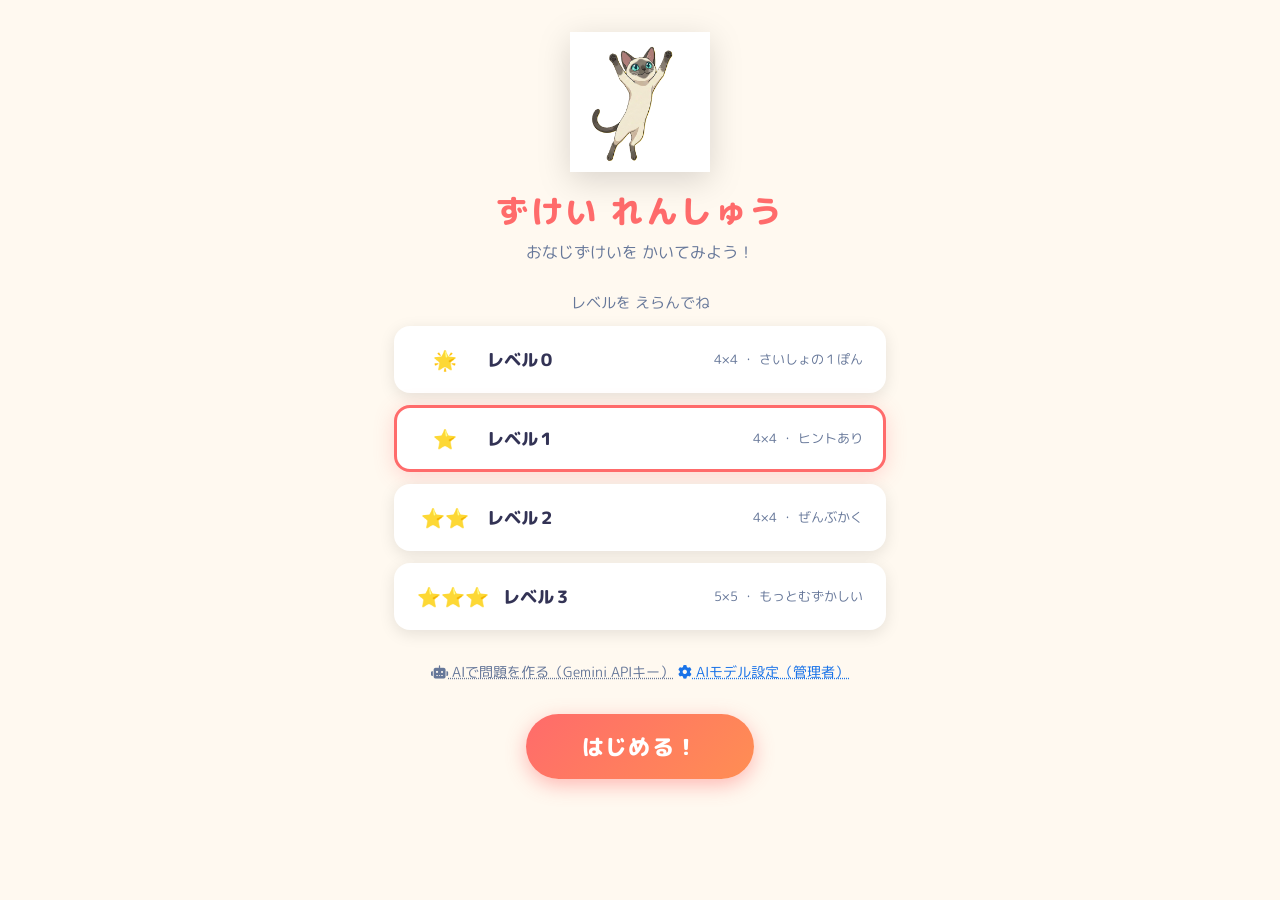
==== commit 92830b1a: "Update index.html" ====
--- a/index.html
+++ b/index.html
@@ -12,7 +12,10 @@
 <body>
 
   <!-- エラー・通知バナー -->
-  <div id="model-error-banner" class="model-error-banner hidden"></div>
+  <div id="model-error-banner" class="model-error-banner hidden">
+  <span id="model-error-banner-text"></span>
+  <button id="model-error-banner-close" class="banner-close-btn" aria-label="閉じる">✕</button>
+</div>
 
   <!-- ===== スタート画面 ===== -->
   <div id="screen-start" class="screen active">
--- a/css/style.css
+++ b/css/style.css
@@ -1,173 +1,51 @@
-/* ============================================================
-   style.css  — 線交差パズル グローバルスタイル
-   ============================================================ */
-
-/* ---- CSS 変数 ---- */
+/* ========================================
+   ずけい れんしゅう — Global Styles
+   ======================================== */
+*, *::before, *::after { box-sizing: border-box; margin: 0; padding: 0; }
+
 :root {
-  --primary      : #FF6B6B;
-  --primary2     : #FF8E53;
-  --text-main    : #2D2D2D;
-  --text-sub     : #7A7A8C;
-  --bg           : #FFF8F0;
-  --shadow       : 0 4px 16px rgba(0,0,0,.10);
-  --radius       : 16px;
-  --font         : 'Nunito', sans-serif;
-  --header-h     : 56px;
-}
-
-/* ---- リセット ---- */
-*, *::before, *::after { box-sizing: border-box; margin: 0; padding: 0; }
-
-html, body {
+  --primary:   #FF6B6B;
+  --primary2:  #FF8E53;
+  --correct:   #4CAF50;
+  --wrong:     #FF5252;
+  --bg:        #FFF9F0;
+  --panel-bg:  #FFFFFF;
+  --dot-color: #AACCEE;
+  --line-color:#1A73E8;
+  --hint-line: #BDD7FB;
+  --grid-line: #DDE8F5;
+  --text-main: #333355;
+  --text-sub:  #667799;
+  --shadow:    0 4px 16px rgba(0,0,0,.10);
+  --radius:    16px;
+  --font:      'M PLUS Rounded 1c', 'Kosugi Maru', sans-serif;
+  --header-size: 56px;
+}
+
+html {
   height: 100%;
   font-family: var(--font);
   background: var(--bg);
   color: var(--text-main);
-  -webkit-font-smoothing: antialiased;
-}
-
-/* ============================================================
-   画面コンテナ
-   ============================================================ */
-.screen {
-  display: none;
-  width: 100%;
-  min-height: 100vh;
-}
-.screen.active { display: flex; flex-direction: column; }
-
-/* ============================================================
-   スタート画面
-   ============================================================ */
-.start-wrapper {
+}
+
+body {
+  min-height: 100%;
+  font-family: var(--font);
+  background: var(--bg);
+  color: var(--text-main);
+}
+
+/* ===== Screen management ===== */
+.screen { display: none; width: 100%; min-height: 100vh; overflow-y: auto; }
+.screen.active {
   display: flex;
   flex-direction: column;
   align-items: center;
-  justify-content: center;
-  min-height: 100vh;
-  padding: 2rem 1.5rem;
-  gap: 0;
-}
-
-.app-title {
-  font-size: 2.2rem;
-  font-weight: 800;
-  color: var(--text-main);
-  letter-spacing: .04em;
-  text-align: center;
-}
-
-.app-sub {
-  font-size: .95rem;
-  color: var(--text-sub);
-  margin-top: .4rem;
-  text-align: center;
-}
-
-/* ---- レベル選択 ---- */
-.level-selector {
-  margin-top: 1.5rem;
-  width: 100%;
-  max-width: 360px;
-}
-
-.level-label {
-  text-align: center;
-  font-size: .88rem;
-  color: var(--text-sub);
-  margin-bottom: .6rem;
-  font-weight: 700;
-}
-
-.level-buttons {
-  display: grid;
-  grid-template-columns: 1fr 1fr;
-  gap: .6rem;
-}
-
-.btn-level {
-  padding: .7rem .5rem;
-  font-size: .92rem;
-  font-weight: 700;
-  font-family: var(--font);
-  color: var(--text-main);
-  background: #fff;
-  border: 2px solid #E8E8F0;
-  border-radius: 12px;
-  cursor: pointer;
-  line-height: 1.3;
-  transition: border-color .15s, background .15s, transform .1s;
-  text-align: center;
-}
-.btn-level small {
-  display: block;
-  font-size: .75rem;
-  font-weight: 600;
-  color: var(--text-sub);
-}
-.btn-level:hover {
-  border-color: var(--primary);
-  background: #fff5f5;
-}
-.btn-level.selected {
-  border-color: var(--primary);
-  background: linear-gradient(135deg, #fff0f0, #fff5ee);
-  color: var(--primary);
-}
-.btn-level:active { transform: scale(.96); }
-
-/* ---- スタートアクション ---- */
-.start-actions {
-  display: flex;
-  flex-direction: column;
-  align-items: center;
-  gap: .6rem;
-  margin-top: 1.4rem;
-  width: 100%;
-  max-width: 360px;
-}
-
-/* ---- API キーパネル ---- */
-.api-key-panel {
-  width: 100%;
-  display: flex;
-  flex-direction: column;
-  gap: .4rem;
-  background: #fff;
-  border: 1.5px solid #E8E8F0;
-  border-radius: 12px;
-  padding: .75rem;
-}
-
-.api-key-input {
-  width: 100%;
-  padding: .5rem .75rem;
-  border: 1.5px solid #ddd;
-  border-radius: 8px;
-  font-size: .9rem;
-  font-family: var(--font);
-  outline: none;
-  transition: border-color .15s;
-}
-.api-key-input:focus { border-color: var(--primary); }
-
-/* ---- 管理者リンクボタン ---- */
-.btn-admin-link {
-  background: none;
-  border: none;
-  color: var(--text-sub);
-  font-size: .82rem;
-  font-family: var(--font);
-  font-weight: 700;
-  cursor: pointer;
-  text-decoration: underline dotted;
-  padding: 2px 0;
-}
-.btn-admin-link:hover { color: var(--primary); }
-
-/* ============================================================
-   ボタン共通
-   ============================================================ */
+  justify-content: flex-start;
+}
+
+/* ===== Buttons ===== */
 button {
   cursor: pointer;
   font-family: var(--font);
@@ -178,10 +56,9 @@
 button:active { transform: scale(.95); }
 
 .btn-start {
-  width: 100%;
-  max-width: 280px;
-  padding: 14px 0;
-  font-size: 1.35rem;
+  margin-top: 28px;
+  padding: 16px 56px;
+  font-size: 1.4rem;
   font-weight: 800;
   color: #fff;
   background: linear-gradient(135deg, var(--primary), var(--primary2));
@@ -196,20 +73,20 @@
 }
 
 .btn-primary {
-  padding: .55em 1.4em;
-  font-size: 1rem;
+  padding: 0.55em 1.6em;
+  font-size: 1.65rem;
   font-weight: 700;
   color: #fff;
   background: linear-gradient(135deg, var(--primary), var(--primary2));
   border-radius: 50px;
-  box-shadow: 0 4px 12px rgba(255,107,107,.35);
+  box-shadow: 0 4px 12px rgba(255,107,107,.4);
   white-space: nowrap;
 }
 .btn-primary:hover { transform: translateY(-1px); }
 
 .btn-sub {
-  padding: .5em 1.2em;
-  font-size: 1rem;
+  padding: 0.5em 1.4em;
+  font-size: 1.5rem;
   font-weight: 700;
   color: var(--text-main);
   background: #EEF3FB;
@@ -220,16 +97,22 @@
 .btn-sub:hover { background: #DDE8F5; }
 
 .btn-icon {
-  width: 40px;
-  height: 40px;
+  width: 40px; height: 40px;
   border-radius: 50%;
   background: #EEF3FB;
-  display: flex;
-  align-items: center;
-  justify-content: center;
+  display: flex; align-items: center; justify-content: center;
   font-size: 1rem;
   color: var(--text-sub);
   flex-shrink: 0;
+}
+
+.btn-text-small {
+  background: none;
+  color: var(--text-sub);
+  font-size: .85rem;
+  text-decoration: underline dotted;
+  padding: 4px 0;
+  margin-top: 8px;
 }
 
 .btn-small {
@@ -239,327 +122,341 @@
   color: #fff;
   background: var(--primary);
   border-radius: 20px;
-  white-space: nowrap;
-}
-
-.btn-text-small {
-  background: none;
-  color: var(--text-sub);
-  font-size: .85rem;
-  text-decoration: underline dotted;
-  padding: 4px 0;
+}
+
+/* ===== START SCREEN ===== */
+.start-wrapper {
+  display: flex;
+  flex-direction: column;
+  align-items: center;
+  padding: 32px 24px 48px;
+  max-width: 540px;
+  width: 100%;
+}
+
+.start-cat {
+  width: 140px; height: 140px;
+  object-fit: contain;
+  animation: bounce 2s infinite ease-in-out;
+  filter: drop-shadow(0 8px 16px rgba(0,0,0,.15));
+}
+
+@keyframes bounce {
+  0%, 100% { transform: translateY(0); }
+  50%       { transform: translateY(-12px); }
+}
+
+.start-title {
+  font-size: 2rem;
+  font-weight: 800;
+  margin-top: 16px;
+  color: var(--primary);
+  letter-spacing: .08em;
+}
+.start-sub { font-size: 1rem; color: var(--text-sub); margin-top: 6px; }
+
+.level-select { width: 100%; margin-top: 28px; }
+.level-label  { font-size: .95rem; color: var(--text-sub); margin-bottom: 12px; text-align: center; }
+.level-buttons { display: flex; flex-direction: column; gap: 12px; }
+
+.level-btn {
+  display: flex;
+  align-items: center;
+  gap: 14px;
+  padding: 16px 20px;
+  background: var(--panel-bg);
+  border-radius: var(--radius);
+  box-shadow: var(--shadow);
+  border: 3px solid transparent;
+  transition: border-color .2s, box-shadow .2s;
+  text-align: left;
+  width: 100%;
+}
+.level-btn.selected,
+.level-btn:hover {
+  border-color: var(--primary);
+  box-shadow: 0 4px 20px rgba(255,107,107,.25);
+}
+
+.lv-icon { font-size: 1.2rem; min-width: 56px; text-align: center; }
+.lv-name { font-size: 1.05rem; font-weight: 800; color: var(--text-main); flex: 1; }
+.lv-desc { font-size: .8rem; color: var(--text-sub); white-space: nowrap; }
+
+/* ===== API Key ===== */
+.api-section { width: 100%; margin-top: 20px; text-align: center; }
+#api-key-panel {
+  display: flex;
+  flex-wrap: wrap;
+  gap: 8px;
+  align-items: center;
+  justify-content: center;
   margin-top: 8px;
-}
-
-/* ============================================================
-   ゲーム画面
-   ============================================================ */
-
-/* ---- ヘッダー ---- */
+  padding: 12px 16px;
+  background: var(--panel-bg);
+  border-radius: var(--radius);
+  box-shadow: var(--shadow);
+}
+#input-api-key {
+  flex: 1 1 200px;
+  padding: 8px 12px;
+  border: 2px solid #DDE8F5;
+  border-radius: 24px;
+  font-size: .9rem;
+  font-family: var(--font);
+  outline: none;
+  min-width: 0;
+}
+#input-api-key:focus { border-color: var(--primary); }
+.api-note { width: 100%; font-size: .75rem; color: var(--text-sub); margin-top: 4px; }
+
+.admin-model-btn { color: #1A73E8; margin-top: 6px; }
+
+/* ===== GAME SCREEN ===== */
+#screen-game { overflow-y: auto; }
+
 .game-header {
-  display: flex;
-  align-items: center;
-  justify-content: space-between;
-  padding: .6rem 1rem;
-  background: #fff;
-  box-shadow: 0 2px 8px rgba(0,0,0,.06);
-  height: var(--header-h);
-  flex-shrink: 0;
-}
-
-.progress-area {
+  width: 100%;
+  display: flex;
+  align-items: center;
+  gap: 12px;
+  padding: 10px 16px;
+  background: var(--panel-bg);
+  border-bottom: 2px solid #EEF3FB;
+  position: sticky;
+  top: 0;
+  z-index: 10;
+  align-self: stretch;
+}
+
+.progress-area { flex: 1; display: flex; flex-direction: column; gap: 4px; min-width: 0; }
+#progress-text { font-size: .85rem; font-weight: 700; color: var(--text-sub); }
+.progress-bar-bg { width: 100%; height: 8px; background: #DDE8F5; border-radius: 8px; overflow: hidden; }
+.progress-bar-fill {
+  height: 100%;
+  background: linear-gradient(90deg, var(--primary), var(--primary2));
+  border-radius: 8px;
+  transition: width .4s ease;
+}
+.score-area { font-size: 1rem; font-weight: 800; color: var(--primary); white-space: nowrap; }
+
+.game-main {
+  width: 100%;
+  max-width: 1000px;
+  display: flex;
+  flex-direction: column;
+  align-items: center;
+  padding: 12px 16px 32px;
+  gap: 16px;
+  flex: 1;
+}
+
+.problem-row { display: flex; gap: 24px; width: 100%; justify-content: center; }
+.panel { display: flex; flex-direction: column; align-items: center; gap: 6px; flex: 1 1 0; min-width: 0; }
+.panel-label { font-size: 1.1rem; font-weight: 800; color: var(--text-sub); letter-spacing: .05em; }
+
+/* グリッドヘッダー */
+.grid-outer { display: flex; flex-direction: column; width: 100%; align-items: flex-start; }
+.col-header { display: flex; padding-left: var(--header-size); width: 100%; margin-bottom: 2px; }
+.col-header-cell {
   flex: 1;
   text-align: center;
-  font-size: .95rem;
-  font-weight: 700;
-  color: var(--text-sub);
-}
-
-.score-area {
-  font-size: .95rem;
+  font-size: 1.4rem;
   font-weight: 800;
-  color: var(--primary);
-  white-space: nowrap;
-}
-
-/* ---- メインエリア（キャンバス2枚） ---- */
-.game-main {
-  display: flex;
-  flex-direction: row;
-  align-items: flex-start;
-  justify-content: center;
-  gap: 1rem;
-  padding: .75rem 1rem;
-  flex: 1;
-}
-
-/* ---- キャンバスラッパー ---- */
-.canvas-wrapper {
-  display: flex;
-  flex-direction: column;
-  align-items: center;
-  gap: .3rem;
-  flex: 1;
-  max-width: 320px;
-}
-
-.canvas-label {
-  font-size: .82rem;
-  font-weight: 700;
-  color: var(--text-sub);
-  text-align: center;
-}
-
-/* モデルキャンバス */
-#canvas-model {
-  width: 100%;
+  color: #5588CC;
+  line-height: var(--header-size);
+}
+.grid-body { display: flex; flex-direction: row; width: 100%; align-items: flex-start; }
+.row-header { display: flex; flex-direction: column; width: var(--header-size); flex-shrink: 0; }
+.row-header-cell { flex: 1; display: flex; align-items: center; justify-content: center; font-size: 1.8rem; line-height: 1; }
+
+.canvas-wrap {
+  position: relative;
+  background: var(--panel-bg);
+  border-radius: var(--radius);
+  box-shadow: var(--shadow);
+  overflow: hidden;
+  border: 3px solid #DDE8F5;
+  flex: 1 1 0;
+  min-width: 0;
   aspect-ratio: 1 / 1;
-  border-radius: 12px;
-  background: #fff;
-  box-shadow: var(--shadow);
-  display: block;
-}
-
-/* 解答キャンバス（オーバーレイ重ね合わせ） */
-.canvas-answer-wrap {
-  position: relative;
-  width: 100%;
-  aspect-ratio: 1 / 1;
-}
-
-#canvas-answer,
-#canvas-overlay {
+}
+.canvas-wrap canvas {
   position: absolute;
   top: 0; left: 0;
-  width: 100%;
-  height: 100%;
-  border-radius: 12px;
-  display: block;
-}
-
-#canvas-answer {
-  background: #fff;
-  box-shadow: var(--shadow);
-}
-
-#canvas-overlay {
-  background: transparent;
-  pointer-events: none; /* オーバーレイはタッチ透過 */
-}
-
-/* ---- ヒントメッセージ ---- */
+  width: 100% !important;
+  height: 100% !important;
+}
+#canvas-model   { z-index: 1; }
+#canvas-answer  { z-index: 1; }
+/* 差分7修正: pointer-events は JS(setupInteraction)で制御するためCSS側では設定しない */
+#canvas-overlay { z-index: 2; cursor: crosshair; }
+
 .hint-msg {
+  font-size: 1.2rem;
+  font-weight: 700;
+  color: #1A73E8;
+  background: #EAF2FF;
+  padding: 10px 28px;
+  border-radius: 20px;
   text-align: center;
-  font-size: .82rem;
-  color: var(--text-sub);
-  font-weight: 600;
-  padding: .2rem 1rem;
-  flex-shrink: 0;
-}
-
-/* ---- アクションボタン行 ---- */
+  white-space: nowrap;
+}
+
 .action-row {
   display: flex;
+  gap: 12px;
+  align-items: center;
+  flex-wrap: nowrap;
   justify-content: center;
-  align-items: center;
-  gap: .5rem;
-  padding: .6rem 1rem .8rem;
-  flex-shrink: 0;
-  flex-wrap: wrap;
-}
-
-/* ============================================================
-   フィードバックオーバーレイ
-   ============================================================ */
+  width: 100%;
+  overflow-x: auto;
+}
+.action-row .btn-sub,
+.action-row .btn-primary { flex: 0 0 auto; white-space: nowrap; }
+
+/* ===== FEEDBACK OVERLAY ===== */
 .feedback-overlay {
   position: fixed;
   inset: 0;
-  display: flex;
-  flex-direction: column;
+  background: rgba(0,0,0,.5);
+  display: flex;
   align-items: center;
   justify-content: center;
-  z-index: 800;
-  pointer-events: none;
-}
-
-.feedback-overlay.correct { background: rgba(100, 220, 130, .30); }
-.feedback-overlay.wrong   { background: rgba(255, 80,  80,  .22); }
-
-.feedback-title {
-  font-size: 3rem;
-  font-weight: 800;
-  color: #fff;
-  text-shadow: 0 2px 12px rgba(0,0,0,.25);
-}
-
-.feedback-desc {
-  font-size: 1.4rem;
-  font-weight: 700;
-  color: #fff;
-  text-shadow: 0 1px 8px rgba(0,0,0,.20);
-  margin-top: .4rem;
-}
-
-/* ============================================================
-   リザルト画面
-   ============================================================ */
-.result-wrapper {
-  display: flex;
-  flex-direction: column;
-  align-items: center;
-  justify-content: center;
-  min-height: 100vh;
-  gap: 1.2rem;
-  padding: 2rem 1.5rem;
-}
-
-.result-title {
-  font-size: 2rem;
-  font-weight: 800;
-  color: var(--text-main);
-}
-
-.result-score-wrap {
-  background: #fff;
+  z-index: 100;
+  padding: 16px;
+  overflow-y: auto;
+}
+.feedback-box {
+  background: var(--panel-bg);
+  border-radius: 24px;
+  padding: 28px 24px;
+  max-width: 440px;
+  width: 100%;
+  text-align: center;
+  box-shadow: 0 12px 40px rgba(0,0,0,.25);
+  animation: popIn .3s cubic-bezier(.34,1.56,.64,1);
+  max-height: 90vh;
+  overflow-y: auto;
+}
+@keyframes popIn {
+  from { transform: scale(.6); opacity: 0; }
+  to   { transform: scale(1);  opacity: 1; }
+}
+.fb-title { font-size: 1.4rem; font-weight: 800; margin-bottom: 8px; }
+.fb-title.wrong   { color: var(--wrong); }
+.fb-title.correct { color: var(--correct); }
+.fb-desc { font-size: .95rem; color: var(--text-sub); margin-bottom: 12px; }
+#canvas-wrong {
+  width: 100% !important; height: auto !important;
   border-radius: var(--radius);
-  box-shadow: var(--shadow);
-  padding: 1.2rem 2.5rem;
-}
-
-.result-score {
-  font-size: 3rem;
-  font-weight: 800;
-  color: var(--primary);
-}
-
-.result-actions {
-  display: flex;
-  gap: .75rem;
-  flex-wrap: wrap;
-  justify-content: center;
-}
-
-/* ============================================================
-   ローディングオーバーレイ
-   ============================================================ */
+  border: 2px solid #DDE8F5;
+  display: block;
+  max-width: 280px;
+  margin: 0 auto 12px;
+}
+.gotit-img {
+  width: 140px; height: 140px;
+  object-fit: contain;
+  animation: spinBounce .5s cubic-bezier(.34,1.56,.64,1);
+  margin-bottom: 8px;
+}
+@keyframes spinBounce {
+  from { transform: scale(.3) rotate(-30deg); opacity: 0; }
+  to   { transform: scale(1)  rotate(0deg);  opacity: 1; }
+}
+.mt16 { margin-top: 16px; }
+
+/* ===== RESULT SCREEN ===== */
+.result-wrapper { display: flex; flex-direction: column; align-items: center; padding: 40px 24px 48px; max-width: 440px; width: 100%; }
+.result-cat { width: 140px; height: 140px; object-fit: contain; animation: bounce 2s infinite; }
+.result-title { font-size: 1.8rem; font-weight: 800; color: var(--primary); margin-top: 16px; }
+.result-score-label { font-size: 1rem; color: var(--text-sub); margin-top: 20px; }
+.result-score { font-size: 3rem; font-weight: 800; color: var(--text-main); margin-top: 4px; }
+.result-msg { font-size: 1rem; color: var(--text-sub); margin-top: 12px; text-align: center; line-height: 1.7; }
+.result-buttons { display: flex; gap: 16px; margin-top: 32px; flex-wrap: wrap; justify-content: center; }
+
+/* ===== LOADING ===== */
 .loading-overlay {
-  position: fixed;
-  inset: 0;
-  background: rgba(255,248,240,.88);
-  display: flex;
-  flex-direction: column;
-  align-items: center;
-  justify-content: center;
-  z-index: 900;
-  gap: 1rem;
-  font-size: 1rem;
-  font-weight: 700;
-  color: var(--text-sub);
-}
-
-.spinner {
-  width: 48px;
-  height: 48px;
-  border: 5px solid #E8E8F0;
-  border-top-color: var(--primary);
-  border-radius: 50%;
-  animation: spin .8s linear infinite;
-}
+  position: fixed; inset: 0;
+  background: rgba(255,249,240,.85);
+  display: flex; align-items: center; justify-content: center;
+  z-index: 200;
+}
+.loading-box { display: flex; flex-direction: column; align-items: center; gap: 16px; font-size: 1.1rem; color: var(--text-sub); font-weight: 700; }
+.spinner { width: 48px; height: 48px; border: 5px solid #DDE8F5; border-top-color: var(--primary); border-radius: 50%; animation: spin .8s linear infinite; }
 @keyframes spin { to { transform: rotate(360deg); } }
 
-/* ============================================================
-   エラー / 通知バナー
-   ============================================================ */
-#model-error-banner {
-  display: none;
-  align-items: center;
-  justify-content: space-between;
-  gap: .5rem;
+/* ===== Utility ===== */
+.hidden { display: none !important; }
+
+/* ===== エラー・通知バナー ===== */
+.model-error-banner {
   position: fixed;
   top: 0; left: 0; right: 0;
+  padding: 10px 20px;
+  font-size: 13px;
+  font-family: var(--font);
+  font-weight: 700;
+  text-align: center;
+  cursor: pointer;
   z-index: 9999;
-  padding: .6rem 1rem;
-  background: linear-gradient(90deg, var(--primary), var(--primary2));
-  color: #fff;
-  font-size: .85rem;
-  font-weight: 600;
-  box-shadow: 0 2px 8px rgba(0,0,0,.25);
-}
-
-#model-error-banner .banner-text {
-  flex: 1;
-  cursor: pointer;
-  text-decoration: underline;
-  text-underline-offset: 3px;
-  min-width: 0;
-  overflow: hidden;
-  text-overflow: ellipsis;
-  white-space: nowrap;
-}
-
-#model-error-banner .banner-close {
-  flex-shrink: 0;
-  background: none;
-  border: none;
-  color: #fff;
-  font-size: 1.2rem;
-  line-height: 1;
-  cursor: pointer;
-  padding: 0 .2rem;
-  opacity: .85;
-  transition: opacity .15s;
-}
-#model-error-banner .banner-close:hover { opacity: 1; }
-
-/* INFO タイプは青系 */
-#model-error-banner[data-alert-type="INFO"] {
-  background: linear-gradient(90deg, #4A90D9, #5BA4E5);
-}
-
-/* ============================================================
-   レスポンシブ
-   ============================================================ */
-
-/* タブレット (601px〜900px) */
+  transition: background .3s;
+  line-height: 1.5;
+}
+.model-error-banner--error { background: #c62828; color: #fff; }
+.model-error-banner--error:hover { background: #b71c1c; }
+.model-error-banner--info  { background: #1565c0; color: #fff; }
+.model-error-banner--info:hover { background: #0d47a1; }
+
+/* ===== Responsive — タブレット ===== */
 @media (min-width: 601px) and (max-width: 900px) {
-  .app-title { font-size: 2rem; }
-  .game-main { gap: .75rem; padding: .6rem .75rem; }
-  .canvas-wrapper { max-width: 280px; }
-  .action-row { gap: .4rem; }
-}
-
-/* スマートフォン (〜600px) */
+  :root { --header-size: 44px; }
+  .problem-row { gap: 16px; }
+  .action-row { gap: 10px; }
+  .action-row .btn-sub     { font-size: 1.25rem; }
+  .action-row .btn-primary { font-size: 1.35rem; }
+}
+
+/* ===== Responsive — スマートフォン ===== */
 @media (max-width: 600px) {
-  .app-title  { font-size: 1.7rem; }
-  .app-sub    { font-size: .85rem; }
-
-  .level-buttons { grid-template-columns: 1fr 1fr; }
-  .btn-level     { font-size: .85rem; padding: .6rem .4rem; }
-
-  .game-main {
-    flex-direction: column;
-    align-items: center;
-    gap: .5rem;
-    padding: .5rem .75rem;
-  }
-  .canvas-wrapper { max-width: 100%; width: 100%; }
-
-  .game-header { padding: .5rem .75rem; }
-
-  .action-row {
-    gap: .35rem;
-    padding: .5rem .75rem .75rem;
-  }
-  .btn-primary { font-size: .92rem; }
-  .btn-sub     { font-size: .88rem; }
-
-  #model-error-banner { font-size: .78rem; padding: .5rem .75rem; }
-}
-
-/* 超小型 (〜360px) */
+  .start-cat   { width: 100px; height: 100px; }
+  .start-title { font-size: 1.5rem; }
+  .start-sub   { font-size: .9rem; }
+  .btn-start   { font-size: 1.1rem; padding: 13px 36px; }
+  .lv-desc     { display: none; }
+
+  .problem-row { flex-direction: column; align-items: center; gap: 16px; }
+  .panel       { width: 100%; max-width: 380px; }
+
+  .game-header   { padding: 8px 12px; gap: 8px; }
+  #progress-text { font-size: .75rem; }
+  .score-area    { font-size: .9rem; }
+  .game-main     { padding: 8px 8px 24px; gap: 10px; }
+
+  :root { --header-size: 36px; }
+
+  .action-row { gap: 6px; }
+  .action-row .btn-sub     { font-size: 1rem;    padding: 0.5em 1em; }
+  .action-row .btn-primary { font-size: 1.05rem; padding: 0.5em 1.1em; }
+
+  .hint-msg    { font-size: 1rem; padding: 8px 16px; white-space: normal; }
+  #canvas-wrong { max-width: 220px; }
+  .gotit-img   { width: 110px; height: 110px; }
+  .fb-title    { font-size: 1.2rem; }
+  .feedback-box { padding: 20px 16px; }
+
+  .result-cat   { width: 110px; height: 110px; }
+  .result-title { font-size: 1.5rem; }
+  .result-score { font-size: 2.4rem; }
+
+  .model-error-banner { font-size: 11px; padding: 8px 12px; }
+}
+
+/* ===== 極小画面 ===== */
 @media (max-width: 360px) {
-  .app-title  { font-size: 1.4rem; }
-  .btn-start  { font-size: 1.1rem; }
-  .action-row { gap: .25rem; }
-  .btn-primary, .btn-sub { font-size: .82rem; padding: .45em 1em; }
-}
+  .start-title { font-size: 1.3rem; }
+  :root { --header-size: 28px; }
+  .action-row { gap: 4px; }
+  .action-row .btn-sub     { font-size: .85rem; padding: 0.45em 0.8em; }
+  .action-row .btn-primary { font-size: .9rem;  padding: 0.45em 0.9em; }
+}
